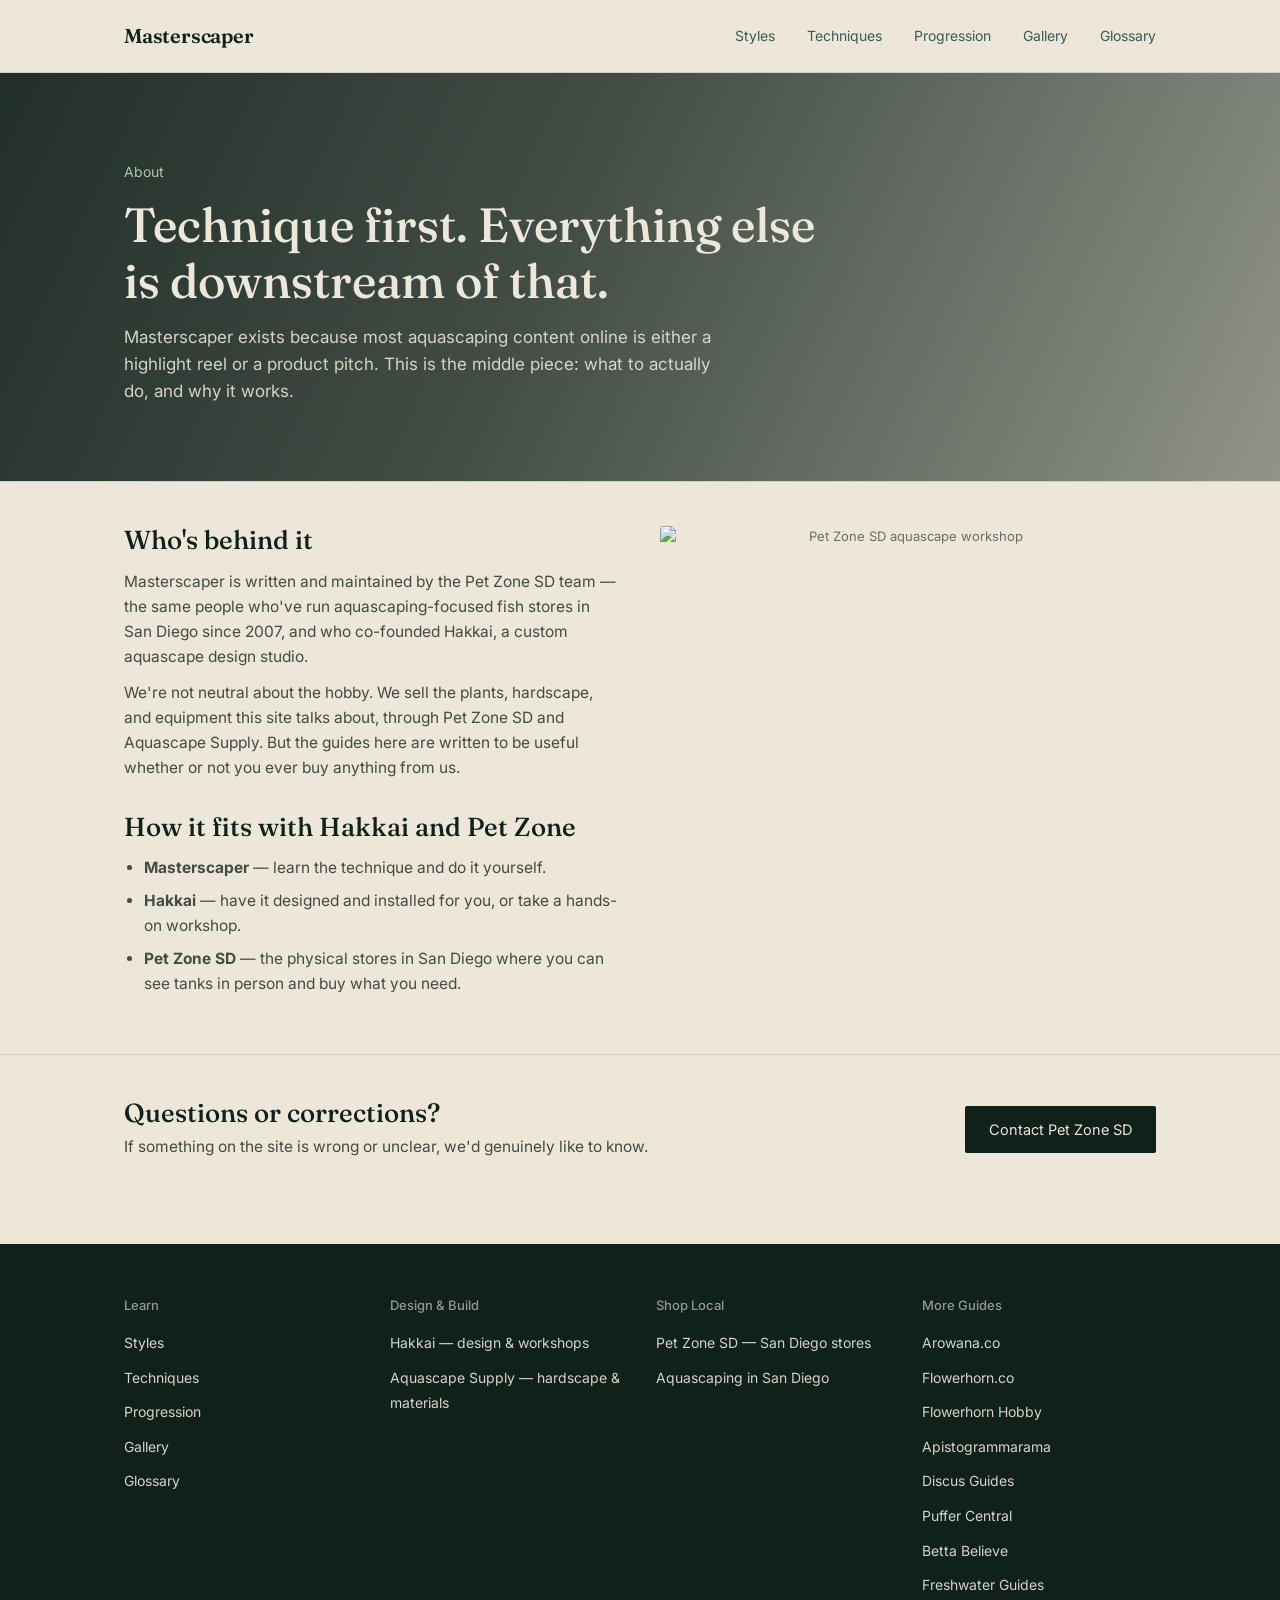
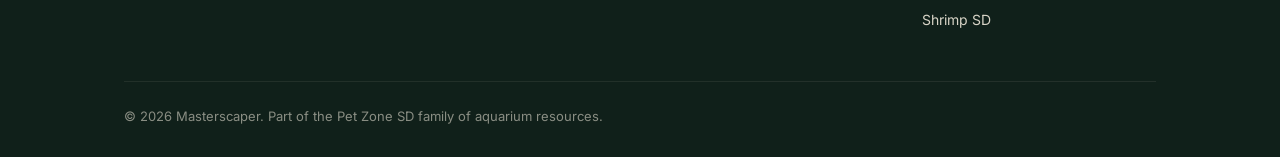
==== about/index.html @ d6aecf2f "Add Shrimp SD to all 8 pages' footer sibling links shrimpsd.com launched on its own repo/domain in e" ====
<!DOCTYPE html>
<html lang="en">
<head>
<meta charset="UTF-8">
<meta name="viewport" content="width=device-width, initial-scale=1">
<link rel="icon" type="image/svg+xml" href="/assets/favicon.svg">
<link rel="icon" type="image/png" sizes="32x32" href="/assets/favicon-32.png">
<link rel="apple-touch-icon" href="/assets/apple-touch-icon.png">
<meta name="theme-color" content="#10201A">
<title>About — Masterscaper</title>
<meta name="description" content="What Masterscaper is, who writes it, and how it relates to Hakkai and Pet Zone SD.">
<meta property="og:title" content="About — Masterscaper">
<meta property="og:description" content="What Masterscaper is and how it relates to Hakkai and Pet Zone SD.">
<meta property="og:url" content="https://masterscaper.com/about/">
<meta property="og:type" content="website">
<meta property="og:image" content="https://masterscaper.com/assets/og-cover.jpg">
<meta property="og:image:width" content="1200">
<meta property="og:image:height" content="630">
<meta name="twitter:card" content="summary_large_image">
<meta name="twitter:image" content="https://masterscaper.com/assets/og-cover.jpg">
<link rel="canonical" href="https://masterscaper.com/about/">
<link rel="preload" as="image" href="https://hakkai.com/cdn/shop/files/070D6C52-7E30-4061-B123-195C457882AE.jpg?width=1920" fetchpriority="high">
<link rel="preconnect" href="https://fonts.googleapis.com">
<link rel="preconnect" href="https://fonts.gstatic.com" crossorigin>
<link href="https://fonts.googleapis.com/css2?family=Fraunces:opsz,wght@9..144,400;9..144,500;9..144,600&family=Inter:wght@400;500;600&display=swap" rel="stylesheet">
<link rel="stylesheet" href="/styles.css">
</head>
<body>

<header>
  <div class="wrap">
    <a class="logo" href="/">Masterscaper</a>
    <button class="nav-toggle" aria-label="Toggle menu" aria-expanded="false" aria-controls="site-nav">
      <span></span><span></span><span></span>
    </button>
    <nav id="site-nav">
      <a href="/styles/">Styles</a>
      <a href="/techniques/">Techniques</a>
      <a href="/progression/">Progression</a>
      <a href="/gallery/">Gallery</a>
      <a href="/glossary/">Glossary</a>
    </nav>
  </div>
</header>

<section class="page-hero has-photo" style="border-top:none;">
  <div class="hero-media" aria-hidden="true">
    <img src="https://hakkai.com/cdn/shop/files/070D6C52-7E30-4061-B123-195C457882AE.jpg?width=1920" alt="" loading="eager" fetchpriority="high" style="object-position:15% 30%;transform:scale(1.4);transform-origin:15% 30%;">
  </div>
  <div class="hero-overlay"></div>
  <div class="wrap">
    <div class="kicker">About</div>
    <h1>Technique first. Everything else is downstream of that.</h1>
    <p>Masterscaper exists because most aquascaping content online is either a highlight reel or a product pitch. This is the middle piece: what to actually do, and why it works.</p>
  </div>
</section>

<section>
  <div class="wrap grid-2">
    <div>
      <h2>Who's behind it</h2>
      <p>Masterscaper is written and maintained by the Pet Zone SD team — the same people who've run aquascaping-focused fish stores in San Diego since 2007, and who co-founded Hakkai, a custom aquascape design studio.</p>
      <p>We're not neutral about the hobby. We sell the plants, hardscape, and equipment this site talks about, through Pet Zone SD and Aquascape Supply. But the guides here are written to be useful whether or not you ever buy anything from us.</p>
      <h2 style="margin-top:32px;">How it fits with Hakkai and Pet Zone</h2>
      <ul>
        <li><strong>Masterscaper</strong> — learn the technique and do it yourself.</li>
        <li><strong>Hakkai</strong> — have it designed and installed for you, or take a hands-on workshop.</li>
        <li><strong>Pet Zone SD</strong> — the physical stores in San Diego where you can see tanks in person and buy what you need.</li>
      </ul>
    </div>
    <div class="img-slot photo"><img src="https://cdn11.bigcommerce.com/s-zjvg3/product_images/uploaded_images/aquascape-workshop-petzone-sd.jpg" alt="Pet Zone SD aquascape workshop" loading="lazy"></div>
  </div>
</section>

<section>
  <div class="wrap" style="display:flex;justify-content:space-between;align-items:center;flex-wrap:wrap;gap:16px;">
    <div>
      <h2 style="margin-bottom:6px;">Questions or corrections?</h2>
      <p style="margin-bottom:0;">If something on the site is wrong or unclear, we'd genuinely like to know.</p>
    </div>
    <a href="https://petzonesd.com/contact/" target="_blank" rel="noopener" class="btn btn-primary">Contact Pet Zone SD</a>
  </div>
</section>

<script type="application/ld+json">
{
  "@context": "https://schema.org",
  "@type": "BreadcrumbList",
  "itemListElement": [
    {"@type": "ListItem", "position": 1, "name": "Masterscaper", "item": "https://masterscaper.com/"},
    {"@type": "ListItem", "position": 2, "name": "About", "item": "https://masterscaper.com/about/"}
  ]
}
</script>

<footer>
  <div class="wrap">
    <div class="foot-grid">
      <div>
        <h4>Learn</h4>
        <ul>
          <li><a href="/styles/">Styles</a></li>
          <li><a href="/techniques/">Techniques</a></li>
          <li><a href="/progression/">Progression</a></li>
          <li><a href="/gallery/">Gallery</a></li>
          <li><a href="/glossary/">Glossary</a></li>
        </ul>
      </div>
      <div>
        <h4>Design & Build</h4>
        <ul>
          <li><a href="https://hakkai.com" target="_blank" rel="noopener">Hakkai — design & workshops</a></li>
          <li><a href="https://aquascapesupply.co" target="_blank" rel="noopener">Aquascape Supply — hardscape & materials</a></li>
        </ul>
      </div>
      <div>
        <h4>Shop Local</h4>
        <ul>
          <li><a href="https://petzonesd.com" target="_blank" rel="noopener">Pet Zone SD — San Diego stores</a></li>
          <li><a href="https://petzonesd.com/aquascaping-san-diego/" target="_blank" rel="noopener">Aquascaping in San Diego</a></li>
        </ul>
      </div>
      <div>
        <h4>More Guides</h4>
        <ul>
          <li><a href="https://arowana.co" target="_blank" rel="noopener">Arowana.co</a></li>
          <li><a href="https://flowerhorn.co" target="_blank" rel="noopener">Flowerhorn.co</a></li>
          <li><a href="https://flowerhornhobby.com" target="_blank" rel="noopener">Flowerhorn Hobby</a></li>
          <li><a href="https://apistogrammarama.com" target="_blank" rel="noopener">Apistogrammarama</a></li>
          <li><a href="https://discusguides.com" target="_blank" rel="noopener">Discus Guides</a></li>
          <li><a href="https://puffercentral.com" target="_blank" rel="noopener">Puffer Central</a></li>
          <li><a href="https://bettabelieve.com" target="_blank" rel="noopener">Betta Believe</a></li>
          <li><a href="https://freshwaterguides.com" target="_blank" rel="noopener">Freshwater Guides</a></li>
          <li><a href="https://shrimpsd.com" target="_blank" rel="noopener">Shrimp SD</a></li>
        </ul>
      </div>
    </div>
    <div class="foot-bottom">© 2026 Masterscaper. Part of the Pet Zone SD family of aquarium resources.</div>
  </div>
</footer>

<script src="/assets/nav.js" defer></script>
</body>
</html>
---- styles.css ----
:root{
  --ink:#10201A;
  --sand:#EDE7D9;
  --moss:#5C7A5E;
  --driftwood:#8B6F47;
  --deepwater:#3A5A57;
}
*{box-sizing:border-box;margin:0;padding:0;}
body{
  background:var(--sand);
  color:var(--ink);
  font-family:'Inter',sans-serif;
  line-height:1.6;
}
h1,h2,h3,.display{
  font-family:'Fraunces',serif;
  font-weight:500;
  line-height:1.15;
}
a{color:inherit;}
.wrap{max-width:1080px;margin:0 auto;padding:0 24px;}
img{max-width:100%;display:block;}

header{padding:20px 0;border-bottom:1px solid rgba(16,32,26,0.12);position:relative;}
header .wrap{display:flex;justify-content:space-between;align-items:center;flex-wrap:wrap;}
.logo{font-family:'Fraunces',serif;font-size:20px;font-weight:600;letter-spacing:-0.01em;text-decoration:none;}
nav a{margin-left:28px;font-size:14px;text-decoration:none;color:var(--deepwater);}
nav a.active{color:var(--ink);border-bottom:1px solid var(--ink);padding-bottom:2px;}
nav a:hover{color:var(--ink);}

.nav-toggle{display:none;flex-direction:column;justify-content:center;gap:5px;width:32px;height:32px;background:none;border:none;cursor:pointer;padding:0;}
.nav-toggle span{display:block;width:22px;height:2px;background:var(--ink);transition:transform .2s ease, opacity .2s ease;}
.nav-toggle.open span:nth-child(1){transform:translateY(7px) rotate(45deg);}
.nav-toggle.open span:nth-child(2){opacity:0;}
.nav-toggle.open span:nth-child(3){transform:translateY(-7px) rotate(-45deg);}

.page-hero{padding:56px 0 40px;position:relative;}
.page-hero .kicker{font-size:14px;color:var(--moss);margin-bottom:14px;}
.page-hero h1{font-size:clamp(32px,5vw,48px);max-width:720px;}
.page-hero p{max-width:600px;font-size:17px;margin-top:16px;color:rgba(16,32,26,0.75);}

.page-hero.has-photo{padding:88px 0 64px;overflow:hidden;}
.page-hero .hero-media{position:absolute;inset:0;overflow:hidden;z-index:0;}
.page-hero .hero-media img{position:absolute;inset:0;width:100%;height:100%;object-fit:cover;}
.page-hero .hero-overlay{
  position:absolute;inset:0;z-index:1;
  background:linear-gradient(115deg, rgba(16,32,26,0.92) 0%, rgba(16,32,26,0.78) 42%, rgba(16,32,26,0.42) 100%);
}
.page-hero.has-photo .wrap{position:relative;z-index:2;}
.page-hero.has-photo .kicker{color:#A9C9A6;}
.page-hero.has-photo h1{color:var(--sand);}
.page-hero.has-photo p{color:rgba(237,231,217,0.88);}
@media (max-width:720px){
  .page-hero.has-photo{padding:72px 0 48px;}
}

.crumb{font-size:13px;color:rgba(16,32,26,0.55);margin-bottom:8px;}
.crumb a{text-decoration:underline;text-underline-offset:2px;}

.img-slot{
  background:repeating-linear-gradient(45deg, rgba(16,32,26,0.06), rgba(16,32,26,0.06) 10px, rgba(16,32,26,0.03) 10px, rgba(16,32,26,0.03) 20px);
  border:1px dashed rgba(16,32,26,0.3);
  border-radius:2px;
  padding:24px;
  font-size:13px;
  color:rgba(16,32,26,0.6);
  min-height:200px;
  display:flex;
  align-items:center;
  justify-content:center;
  text-align:center;
}
.img-slot.photo{
  background:none;
  border:none;
  padding:0;
  min-height:0;
  overflow:hidden;
}
.img-slot.photo img{
  width:100%;
  height:100%;
  min-height:200px;
  object-fit:cover;
  border-radius:2px;
  display:block;
}

.grid-2{display:grid;grid-template-columns:1fr 1fr;gap:40px;align-items:start;}
.grid-3{display:grid;grid-template-columns:repeat(3,1fr);gap:1px;background:rgba(16,32,26,0.12);border:1px solid rgba(16,32,26,0.12);}

section{padding:44px 0;border-top:1px solid rgba(16,32,26,0.12);}
section:first-of-type{border-top:none;}
section h2{font-size:26px;margin-bottom:14px;}
section h3{font-size:19px;margin-bottom:8px;}
section p{font-size:15.5px;color:rgba(16,32,26,0.78);margin-bottom:12px;max-width:680px;}
section ol,section ul{margin-left:20px;margin-bottom:14px;}
section li{font-size:15.5px;color:rgba(16,32,26,0.78);margin-bottom:8px;}

.card{background:var(--sand);padding:26px;}
.card .tag{font-size:13px;color:var(--driftwood);display:block;margin-bottom:8px;}

.callout{
  background:rgba(58,90,87,0.08);
  border-left:3px solid var(--deepwater);
  padding:18px 22px;
  font-size:15px;
  margin:20px 0;
}
.callout strong{color:var(--deepwater);}

.btn{display:inline-block;padding:12px 24px;font-size:14.5px;text-decoration:none;border-radius:2px;}
.btn-primary{background:var(--ink);color:var(--sand);}
.btn-secondary{border:1px solid var(--ink);color:var(--ink);}

.style-index{display:grid;grid-template-columns:repeat(auto-fit,minmax(240px,1fr));gap:24px;margin-top:8px;}
.style-card{border:1px solid rgba(16,32,26,0.15);padding:20px;}
.style-card h3{margin-bottom:6px;}
.style-card p{font-size:14px;margin-bottom:10px;}
.style-card a{font-size:13.5px;color:var(--deepwater);text-decoration:underline;text-underline-offset:2px;}

.term{border-bottom:1px solid rgba(16,32,26,0.1);padding:16px 0;scroll-margin-top:24px;}
.term dt{font-family:'Fraunces',serif;font-size:17px;margin-bottom:4px;}
.term dd{font-size:14.5px;color:rgba(16,32,26,0.75);}

footer{border-top:1px solid rgba(16,32,26,0.15);background:var(--ink);color:var(--sand);padding:50px 0 30px;margin-top:40px;}
footer .foot-grid{display:grid;grid-template-columns:repeat(auto-fit,minmax(180px,1fr));gap:32px;margin-bottom:40px;}
footer h4{font-size:13px;color:var(--sand);opacity:0.6;margin-bottom:14px;font-weight:500;}
footer ul{list-style:none;}
footer li{margin-bottom:9px;}
footer a{font-size:14px;text-decoration:none;color:var(--sand);opacity:0.9;}
footer a:hover{opacity:1;text-decoration:underline;}
.foot-bottom{font-size:13px;opacity:0.55;padding-top:24px;border-top:1px solid rgba(237,231,217,0.15);}

@media (max-width:720px){
  .grid-2,.grid-3{grid-template-columns:1fr;}

  .nav-toggle{display:flex;}
  nav{
    display:none;
    order:3;
    width:100%;
    flex-direction:column;
    margin-top:18px;
    padding-top:4px;
    border-top:1px solid rgba(16,32,26,0.1);
  }
  nav.open{display:flex;}
  nav a{
    margin-left:0;
    font-size:16px;
    padding:14px 2px;
    border-bottom:1px solid rgba(16,32,26,0.08);
  }
  nav a:last-child{border-bottom:none;}
  nav a.active{border-bottom:1px solid rgba(16,32,26,0.08);}
}
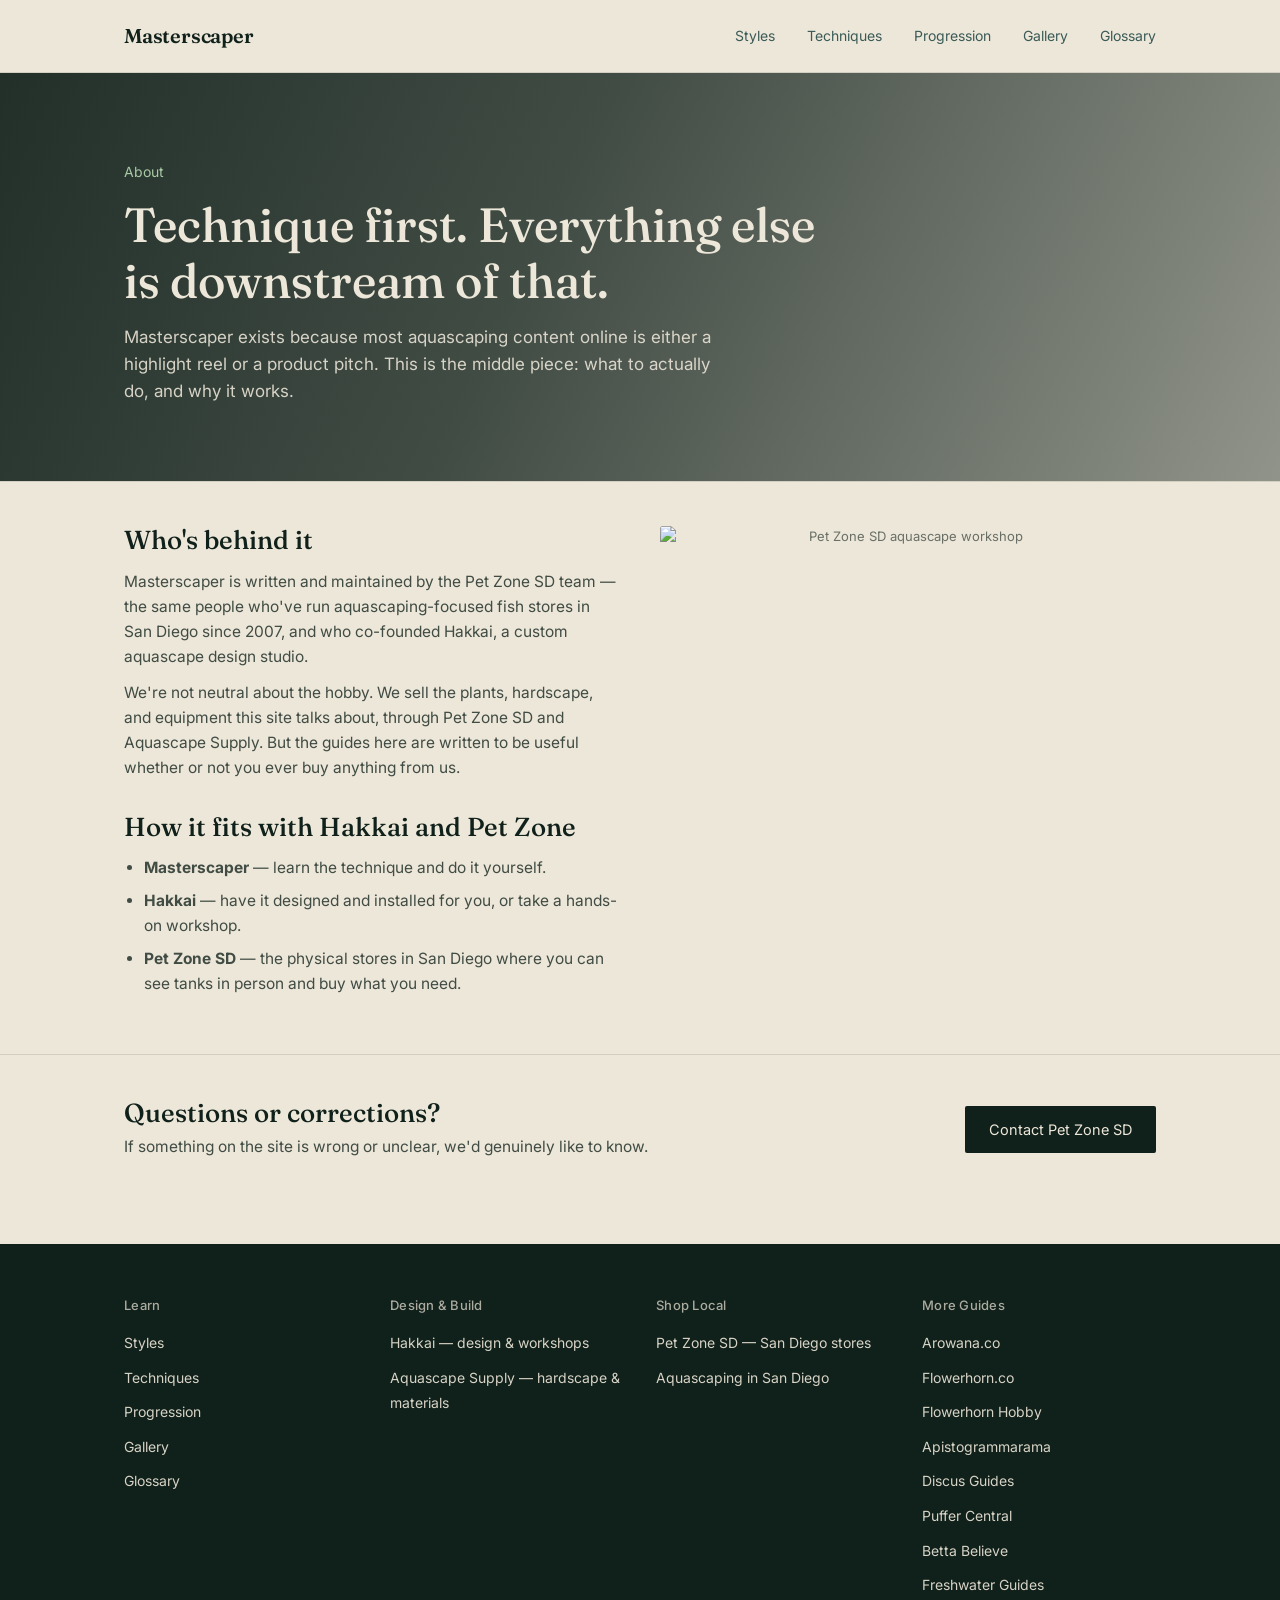
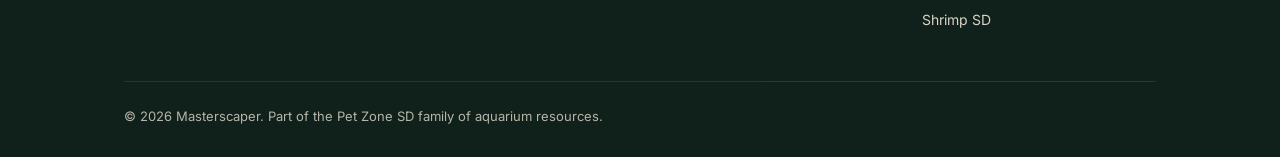
==== commit 1d6976e0: "Accessibility pass: skip link, main landmark, focus rings, contrast, heading order, reduced motion -" ====
--- a/about/index.html
+++ b/about/index.html
@@ -26,6 +26,7 @@
 <link rel="stylesheet" href="/styles.css">
 </head>
 <body>
+<a class="skip-link" href="#main">Skip to main content</a>
 
 <header>
   <div class="wrap">
@@ -33,7 +34,7 @@
     <button class="nav-toggle" aria-label="Toggle menu" aria-expanded="false" aria-controls="site-nav">
       <span></span><span></span><span></span>
     </button>
-    <nav id="site-nav">
+    <nav id="site-nav" aria-label="Primary">
       <a href="/styles/">Styles</a>
       <a href="/techniques/">Techniques</a>
       <a href="/progression/">Progression</a>
@@ -42,6 +43,8 @@
     </nav>
   </div>
 </header>
+
+<main id="main">
 
 <section class="page-hero has-photo" style="border-top:none;">
   <div class="hero-media" aria-hidden="true">
@@ -93,11 +96,13 @@
 }
 </script>
 
+</main>
+
 <footer>
   <div class="wrap">
     <div class="foot-grid">
       <div>
-        <h4>Learn</h4>
+        <h2 class="foot-h">Learn</h2>
         <ul>
           <li><a href="/styles/">Styles</a></li>
           <li><a href="/techniques/">Techniques</a></li>
@@ -107,21 +112,21 @@
         </ul>
       </div>
       <div>
-        <h4>Design & Build</h4>
+        <h2 class="foot-h">Design & Build</h2>
         <ul>
           <li><a href="https://hakkai.com" target="_blank" rel="noopener">Hakkai — design & workshops</a></li>
           <li><a href="https://aquascapesupply.co" target="_blank" rel="noopener">Aquascape Supply — hardscape & materials</a></li>
         </ul>
       </div>
       <div>
-        <h4>Shop Local</h4>
+        <h2 class="foot-h">Shop Local</h2>
         <ul>
           <li><a href="https://petzonesd.com" target="_blank" rel="noopener">Pet Zone SD — San Diego stores</a></li>
           <li><a href="https://petzonesd.com/aquascaping-san-diego/" target="_blank" rel="noopener">Aquascaping in San Diego</a></li>
         </ul>
       </div>
       <div>
-        <h4>More Guides</h4>
+        <h2 class="foot-h">More Guides</h2>
         <ul>
           <li><a href="https://arowana.co" target="_blank" rel="noopener">Arowana.co</a></li>
           <li><a href="https://flowerhorn.co" target="_blank" rel="noopener">Flowerhorn.co</a></li>
--- a/styles.css
+++ b/styles.css
@@ -35,7 +35,7 @@
 .nav-toggle.open span:nth-child(3){transform:translateY(-7px) rotate(-45deg);}
 
 .page-hero{padding:56px 0 40px;position:relative;}
-.page-hero .kicker{font-size:14px;color:var(--moss);margin-bottom:14px;}
+.page-hero .kicker{font-size:14px;color:#46634A;margin-bottom:14px;}
 .page-hero h1{font-size:clamp(32px,5vw,48px);max-width:720px;}
 .page-hero p{max-width:600px;font-size:17px;margin-top:16px;color:rgba(16,32,26,0.75);}
 
@@ -98,7 +98,7 @@
 section li{font-size:15.5px;color:rgba(16,32,26,0.78);margin-bottom:8px;}
 
 .card{background:var(--sand);padding:26px;}
-.card .tag{font-size:13px;color:var(--driftwood);display:block;margin-bottom:8px;}
+.card .tag{font-size:13px;color:#735A38;display:block;margin-bottom:8px;}
 
 .callout{
   background:rgba(58,90,87,0.08);
@@ -130,7 +130,7 @@
 footer li{margin-bottom:9px;}
 footer a{font-size:14px;text-decoration:none;color:var(--sand);opacity:0.9;}
 footer a:hover{opacity:1;text-decoration:underline;}
-.foot-bottom{font-size:13px;opacity:0.55;padding-top:24px;border-top:1px solid rgba(237,231,217,0.15);}
+.foot-bottom{font-size:13px;opacity:0.75;padding-top:24px;border-top:1px solid rgba(237,231,217,0.15);}
 
 @media (max-width:720px){
   .grid-2,.grid-3{grid-template-columns:1fr;}
@@ -155,3 +155,15 @@
   nav a:last-child{border-bottom:none;}
   nav a.active{border-bottom:1px solid rgba(16,32,26,0.08);}
 }
+
+.style-card h2{font-size:19px;margin-bottom:6px;}
+
+/* Accessibility */
+.skip-link{position:absolute;left:12px;top:-60px;z-index:1000;background:var(--ink);color:var(--sand);padding:10px 16px;font-size:14px;text-decoration:none;border-radius:2px;}
+.skip-link:focus{top:12px;}
+a:focus-visible,button:focus-visible{outline:3px solid #3A5A57;outline-offset:3px;border-radius:2px;}
+.hero a:focus-visible,.page-hero.has-photo a:focus-visible,footer a:focus-visible,.skip-link:focus-visible{outline-color:#EDE7D9;}
+main{display:block;}
+footer .foot-h{font-family:'Inter',sans-serif;font-size:13px;line-height:1.6;text-transform:none;color:var(--sand);opacity:0.7;margin-bottom:14px;font-weight:500;letter-spacing:0.02em;}
+nav a{padding-top:4px;padding-bottom:4px;display:inline-block;}
+@media (prefers-reduced-motion:reduce){*,*::before,*::after{transition:none !important;animation:none !important;scroll-behavior:auto !important;}}
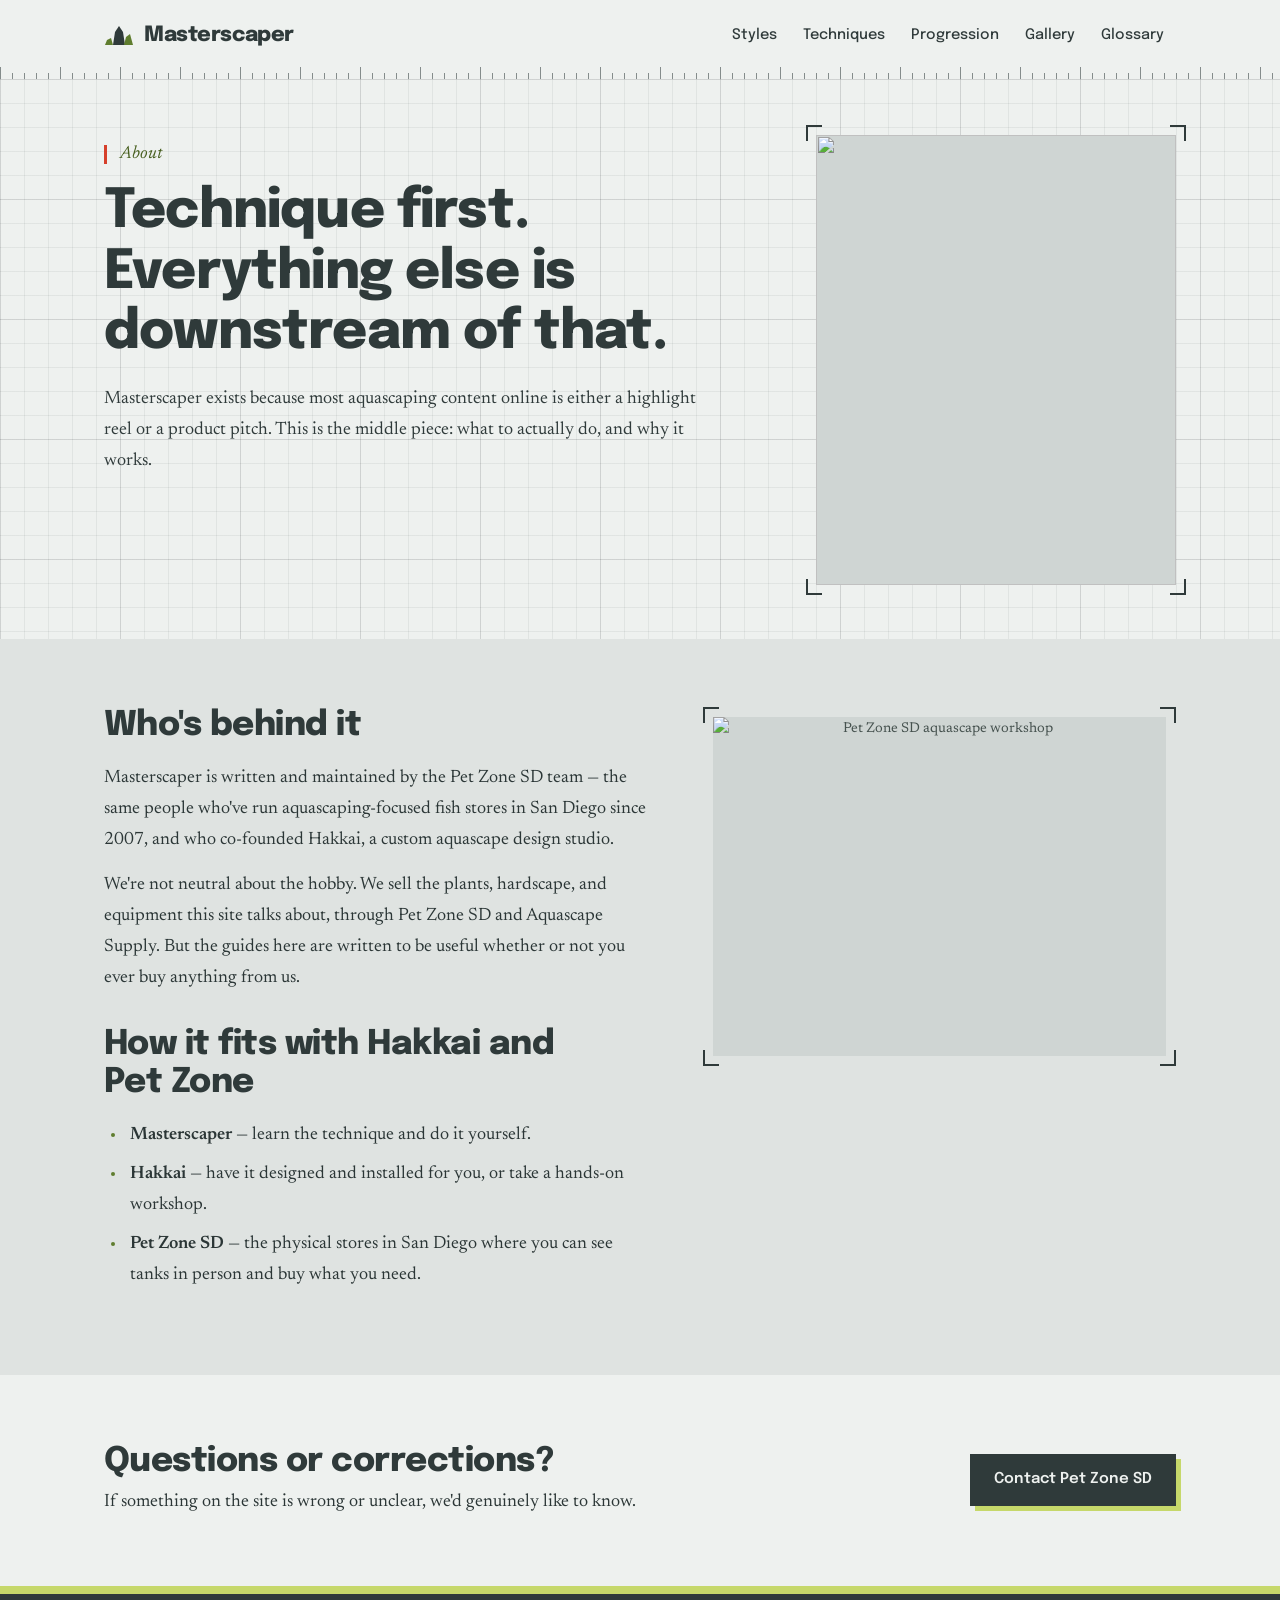
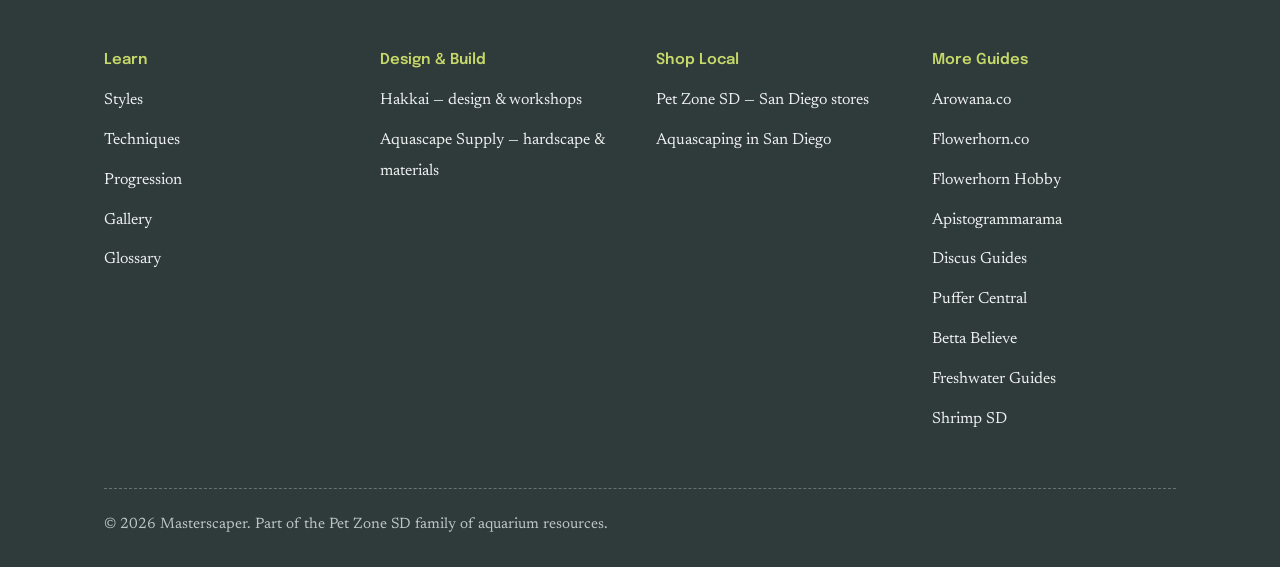
==== commit f0e7c85d: "Redesign: stone-placement field manual with annotated iwagumi diagram hero Co-Authored-By: Claude So" ====
--- a/about/index.html
+++ b/about/index.html
@@ -6,7 +6,7 @@
 <link rel="icon" type="image/svg+xml" href="/assets/favicon.svg">
 <link rel="icon" type="image/png" sizes="32x32" href="/assets/favicon-32.png">
 <link rel="apple-touch-icon" href="/assets/apple-touch-icon.png">
-<meta name="theme-color" content="#10201A">
+<meta name="theme-color" content="#2f3a3a">
 <title>About — Masterscaper</title>
 <meta name="description" content="What Masterscaper is, who writes it, and how it relates to Hakkai and Pet Zone SD.">
 <meta property="og:title" content="About — Masterscaper">
@@ -22,7 +22,7 @@
 <link rel="preload" as="image" href="https://hakkai.com/cdn/shop/files/070D6C52-7E30-4061-B123-195C457882AE.jpg?width=1920" fetchpriority="high">
 <link rel="preconnect" href="https://fonts.googleapis.com">
 <link rel="preconnect" href="https://fonts.gstatic.com" crossorigin>
-<link href="https://fonts.googleapis.com/css2?family=Fraunces:opsz,wght@9..144,400;9..144,500;9..144,600&family=Inter:wght@400;500;600&display=swap" rel="stylesheet">
+<link href="https://fonts.googleapis.com/css2?family=Epilogue:wght@500;600;800&family=Newsreader:ital,opsz,wght@0,6..72,400;0,6..72,600;1,6..72,400&display=swap" rel="stylesheet">
 <link rel="stylesheet" href="/styles.css">
 </head>
 <body>
--- a/styles.css
+++ b/styles.css
@@ -1,169 +1,344 @@
+/* Masterscaper: stone-placement field manual. Tracing paper, survey grid, one plumb line. */
 :root{
-  --ink:#10201A;
-  --sand:#EDE7D9;
-  --moss:#5C7A5E;
-  --driftwood:#8B6F47;
-  --deepwater:#3A5A57;
+  --slate:#2f3a3a;
+  --granite:#dfe3e1;
+  --moss:#5f7d2e;
+  --moss-ink:#475f1f;
+  --lichen:#c6d86a;
+  --paper:#eef1ef;
+  --plumb:#d6402b;
+  --muted:#46524f;
+  --sheet:rgba(255,255,255,.62);
+  --grid:rgba(47,58,58,.07);
+  --grid-major:rgba(47,58,58,.1);
+  /* legacy aliases used by inline styles */
+  --ink:var(--slate);
+  --sand:var(--paper);
+  --deepwater:var(--moss-ink);
+  --driftwood:var(--muted);
+  --display:'Epilogue','Helvetica Neue',Arial,sans-serif;
+  --text:'Newsreader',Georgia,'Times New Roman',serif;
 }
 *{box-sizing:border-box;margin:0;padding:0;}
+html{-webkit-text-size-adjust:100%;}
 body{
-  background:var(--sand);
-  color:var(--ink);
-  font-family:'Inter',sans-serif;
-  line-height:1.6;
-}
-h1,h2,h3,.display{
-  font-family:'Fraunces',serif;
-  font-weight:500;
-  line-height:1.15;
-}
-a{color:inherit;}
-.wrap{max-width:1080px;margin:0 auto;padding:0 24px;}
+  background:var(--paper);
+  color:var(--slate);
+  font-family:var(--text);
+  font-size:18px;
+  line-height:1.72;
+  overflow-x:hidden;
+}
+h1,h2,h3,h4,.display{
+  font-family:var(--display);
+  font-weight:800;
+  line-height:1.12;
+  letter-spacing:-0.015em;
+}
+a{color:var(--moss-ink);text-underline-offset:3px;text-decoration-thickness:1.5px;}
+a:hover{color:var(--slate);}
+:focus-visible{outline:3px solid var(--moss-ink);outline-offset:3px;}
+footer :focus-visible,.track.last :focus-visible{outline-color:var(--lichen);}
+.wrap{max-width:1120px;margin:0 auto;padding:0 24px;}
 img{max-width:100%;display:block;}
-
-header{padding:20px 0;border-bottom:1px solid rgba(16,32,26,0.12);position:relative;}
-header .wrap{display:flex;justify-content:space-between;align-items:center;flex-wrap:wrap;}
-.logo{font-family:'Fraunces',serif;font-size:20px;font-weight:600;letter-spacing:-0.01em;text-decoration:none;}
-nav a{margin-left:28px;font-size:14px;text-decoration:none;color:var(--deepwater);}
-nav a.active{color:var(--ink);border-bottom:1px solid var(--ink);padding-bottom:2px;}
-nav a:hover{color:var(--ink);}
-
-.nav-toggle{display:none;flex-direction:column;justify-content:center;gap:5px;width:32px;height:32px;background:none;border:none;cursor:pointer;padding:0;}
-.nav-toggle span{display:block;width:22px;height:2px;background:var(--ink);transition:transform .2s ease, opacity .2s ease;}
-.nav-toggle.open span:nth-child(1){transform:translateY(7px) rotate(45deg);}
+strong{font-weight:600;}
+
+/* survey grid */
+.survey,.hero,.page-hero{
+  background-color:var(--paper);
+  background-image:
+    linear-gradient(var(--grid) 1px,transparent 1px),
+    linear-gradient(90deg,var(--grid) 1px,transparent 1px),
+    linear-gradient(var(--grid-major) 1px,transparent 1px),
+    linear-gradient(90deg,var(--grid-major) 1px,transparent 1px);
+  background-size:24px 24px,24px 24px,120px 120px,120px 120px;
+}
+
+/* header: a ruler for a bottom edge */
+header{padding:14px 0 22px;position:relative;background:var(--paper);}
+header::after{
+  content:"";position:absolute;left:0;right:0;bottom:0;height:12px;
+  background:
+    repeating-linear-gradient(90deg,var(--slate) 0 1.5px,transparent 1.5px 60px) 0 100%/100% 12px no-repeat,
+    repeating-linear-gradient(90deg,var(--slate) 0 1px,transparent 1px 12px) 0 100%/100% 6px no-repeat;
+  opacity:.55;
+}
+header .wrap{display:flex;justify-content:space-between;align-items:center;flex-wrap:wrap;gap:8px;}
+.logo{
+  font-family:var(--display);font-weight:800;font-size:21px;letter-spacing:-0.02em;
+  text-decoration:none;color:var(--slate);display:inline-flex;align-items:center;gap:10px;
+}
+.logo::before{
+  content:"";width:30px;height:22px;flex:none;
+  background:url("data:image/svg+xml,%3Csvg xmlns='http://www.w3.org/2000/svg' viewBox='0 0 30 22'%3E%3Cpath d='M9 21 11 8 15 2 19 8 21 21Z' fill='%232f3a3a'/%3E%3Cpath d='M20 21 22 13 26 10 29 21Z' fill='%235f7d2e'/%3E%3Cpath d='M1 21 3 16 7 14 9 21Z' fill='%235f7d2e'/%3E%3C/svg%3E") center/contain no-repeat;
+}
+nav{display:flex;align-items:center;gap:2px;}
+nav a{
+  font-family:var(--display);font-weight:500;font-size:14.5px;text-decoration:none;color:var(--slate);
+  padding:9px 12px;
+}
+nav a:hover{text-decoration:underline;text-decoration-color:var(--moss);text-decoration-thickness:2px;color:var(--slate);}
+nav a.active{background:var(--lichen);font-weight:600;}
+
+.nav-toggle{display:none;flex-direction:column;justify-content:center;align-items:center;gap:6px;width:44px;height:44px;background:none;border:1.5px solid var(--slate);cursor:pointer;padding:0;}
+.nav-toggle span{display:block;width:22px;height:2px;background:var(--slate);transition:transform .2s ease, opacity .2s ease;}
+.nav-toggle.open span:nth-child(1){transform:translateY(8px) rotate(45deg);}
 .nav-toggle.open span:nth-child(2){opacity:0;}
-.nav-toggle.open span:nth-child(3){transform:translateY(-7px) rotate(-45deg);}
-
-.page-hero{padding:56px 0 40px;position:relative;}
-.page-hero .kicker{font-size:14px;color:#46634A;margin-bottom:14px;}
-.page-hero h1{font-size:clamp(32px,5vw,48px);max-width:720px;}
-.page-hero p{max-width:600px;font-size:17px;margin-top:16px;color:rgba(16,32,26,0.75);}
-
-.page-hero.has-photo{padding:88px 0 64px;overflow:hidden;}
-.page-hero .hero-media{position:absolute;inset:0;overflow:hidden;z-index:0;}
-.page-hero .hero-media img{position:absolute;inset:0;width:100%;height:100%;object-fit:cover;}
-.page-hero .hero-overlay{
-  position:absolute;inset:0;z-index:1;
-  background:linear-gradient(115deg, rgba(16,32,26,0.92) 0%, rgba(16,32,26,0.78) 42%, rgba(16,32,26,0.42) 100%);
-}
-.page-hero.has-photo .wrap{position:relative;z-index:2;}
-.page-hero.has-photo .kicker{color:#A9C9A6;}
-.page-hero.has-photo h1{color:var(--sand);}
-.page-hero.has-photo p{color:rgba(237,231,217,0.88);}
+.nav-toggle.open span:nth-child(3){transform:translateY(-8px) rotate(-45deg);}
+
+/* inner page title block */
+.page-hero{padding:64px 0 56px;}
+.page-hero .kicker{
+  font-family:var(--text);font-style:italic;font-size:18px;color:var(--moss-ink);
+  margin-bottom:16px;padding-left:16px;position:relative;line-height:1.3;
+}
+.page-hero .kicker::before{content:"";position:absolute;left:0;top:2px;bottom:2px;width:3px;background:var(--plumb);}
+.page-hero h1{font-size:clamp(32px,5vw,54px);max-width:21ch;}
+.page-hero p{max-width:62ch;margin-top:20px;color:#2f3a3a;}
+.page-hero p + p{margin-top:14px;}
+.crumb{font-size:14px;color:var(--muted);margin-bottom:8px;}
+
+/* content sections: alternating paper and granite, no rules */
+section{padding:68px 0;}
+section:not(.hero):not(.page-hero):not(.tracks):not(.split):not(.faq):nth-of-type(even){background:var(--granite);}
+section h2{font-size:clamp(25px,3.2vw,34px);margin-bottom:18px;max-width:24ch;}
+section h3,.style-card h2,.faq-item h2{font-size:20px;margin-bottom:8px;letter-spacing:-0.01em;}
+section p{margin-bottom:14px;max-width:62ch;color:#2b3636;}
+section ol,section ul{margin:0 0 16px 22px;max-width:60ch;}
+section li{margin-bottom:8px;color:#2b3636;padding-left:4px;}
+section li::marker{color:var(--moss);}
+.tag{font-family:var(--text);font-style:italic;font-size:17px;color:var(--moss-ink);display:block;margin-bottom:6px;}
+
+.grid-2{display:grid;grid-template-columns:minmax(0,1.15fr) minmax(0,1fr);gap:56px;align-items:start;}
+section:not(.hero):not(.page-hero):nth-of-type(odd) > .grid-2 > .img-slot{order:-1;}
+section:not(.hero):not(.page-hero):nth-of-type(odd) > .grid-2{grid-template-columns:minmax(0,1fr) minmax(0,1.15fr);}
+
+/* photographs: pinned to the sheet with crop marks */
+.img-slot{
+  background:var(--granite);
+  border:1.5px dashed rgba(47,58,58,.5);
+  padding:24px;font-size:14px;color:var(--muted);
+  min-height:200px;display:flex;align-items:center;justify-content:center;text-align:center;
+}
+.img-slot.photo{
+  position:relative;background:#cfd5d3;border:none;padding:0;min-height:0;
+  aspect-ratio:4/3;margin:10px;
+}
+.img-slot.photo img{width:100%;height:100%;object-fit:cover;display:block;}
+.img-slot.photo::after{
+  content:"";position:absolute;inset:-10px;pointer-events:none;
+  --c:var(--slate);
+  background:
+    linear-gradient(var(--c),var(--c)) 0 0/16px 2px,
+    linear-gradient(var(--c),var(--c)) 0 0/2px 16px,
+    linear-gradient(var(--c),var(--c)) 100% 0/16px 2px,
+    linear-gradient(var(--c),var(--c)) 100% 0/2px 16px,
+    linear-gradient(var(--c),var(--c)) 0 100%/16px 2px,
+    linear-gradient(var(--c),var(--c)) 0 100%/2px 16px,
+    linear-gradient(var(--c),var(--c)) 100% 100%/16px 2px,
+    linear-gradient(var(--c),var(--c)) 100% 100%/2px 16px;
+  background-repeat:no-repeat;
+}
+
+.callout{
+  background:rgba(198,216,106,.3);
+  border-left:5px solid var(--moss);
+  padding:18px 22px;font-size:17px;line-height:1.65;margin:24px 0;max-width:62ch;
+}
+.callout strong{font-family:var(--display);font-weight:800;font-size:15px;letter-spacing:0;}
+.callout ul{margin:10px 0 0 20px;}
+.callout li{font-size:17px;}
+section:nth-of-type(even) .callout{background:rgba(238,241,239,.85);}
+
+/* buttons */
+.btn{display:inline-block;padding:13px 24px;font-family:var(--display);font-weight:600;font-size:15px;text-decoration:none;min-height:46px;}
+.btn-primary{background:var(--slate);color:var(--paper);border-radius:0;box-shadow:5px 5px 0 var(--lichen);}
+.btn-primary:hover{background:var(--moss-ink);color:#fff;}
+.btn-secondary{padding-left:4px;padding-right:4px;color:var(--slate);text-decoration:underline;text-decoration-color:var(--moss);text-decoration-thickness:3px;text-underline-offset:6px;}
+.btn-secondary:hover{color:var(--moss-ink);}
+
+/* ---------- home hero: the diagram ---------- */
+.hero{padding:56px 0 72px;overflow:hidden;}
+.hero .wrap{max-width:1240px;display:grid;grid-template-columns:minmax(0,5fr) minmax(0,8fr);gap:48px;align-items:center;}
+.hero .eyebrow{font-style:italic;font-size:18px;color:var(--moss-ink);margin-bottom:16px;padding-left:16px;position:relative;line-height:1.3;}
+.hero .eyebrow::before{content:"";position:absolute;left:0;top:2px;bottom:2px;width:3px;background:var(--plumb);}
+.hero h1{font-size:clamp(34px,4vw,56px);letter-spacing:-0.025em;}
+.hero h1 em{font-style:normal;color:inherit;}
+.hero p{max-width:46ch;font-size:19px;margin-top:22px;color:#2b3636;}
+.hero .actions{margin-top:30px;display:flex;gap:22px;flex-wrap:wrap;align-items:center;}
+.sheet{
+  position:relative;background:var(--sheet);border:2px solid var(--slate);
+  box-shadow:10px 10px 0 rgba(47,58,58,.12);
+}
+.sheet svg{display:block;width:100%;height:auto;}
+.sheet .fig-m{display:none;}
+.sheet figcaption{
+  display:grid;grid-template-columns:repeat(3,1fr);gap:0;border-top:2px solid var(--slate);
+  font-size:16px;line-height:1.5;
+}
+.sheet figcaption div{padding:14px 16px;}
+.sheet figcaption div + div{border-left:1.5px dashed rgba(47,58,58,.5);}
+.sheet figcaption b{font-family:var(--display);font-weight:800;display:block;font-size:15px;margin-bottom:2px;}
+.plate{margin:0 auto;}
+.plate .photo{aspect-ratio:21/8;margin:10px;}
+.plate-band{padding:0 0 72px;background:var(--paper);}
+.plate-band .photo{aspect-ratio:21/8;}
+svg text{font-family:var(--display);fill:var(--slate);}
+svg .nm{font-weight:800;font-size:21px;}
+svg .ds{font-weight:500;font-size:14px;fill:#46524f;}
+svg .dm{font-weight:600;font-size:14px;}
+@media (prefers-reduced-motion:no-preference){
+  .plumb{stroke-dasharray:300;stroke-dashoffset:300;animation:plumb 1.3s .35s cubic-bezier(.3,.7,.2,1) forwards;}
+  .tri{opacity:0;animation:fadein .9s 1.4s ease forwards;}
+  @keyframes plumb{to{stroke-dashoffset:0;}}
+  @keyframes fadein{to{opacity:1;}}
+}
+
+/* tracks: four stones, growing */
+.tracks{padding:72px 0 88px;background:var(--paper);}
+.tracks h2{margin-bottom:44px;}
+.track-list{display:grid;grid-template-columns:repeat(4,1fr);gap:14px;align-items:end;}
+.track{background:var(--granite);padding:70px 24px 28px;}
+.track:nth-child(1){min-height:250px;clip-path:polygon(0 100%,0 34%,30% 12%,64% 4%,100% 22%,100% 100%);}
+.track:nth-child(2){min-height:300px;clip-path:polygon(0 100%,0 22%,24% 8%,58% 0,86% 12%,100% 30%,100% 100%);}
+.track:nth-child(3){min-height:350px;clip-path:polygon(0 100%,0 18%,18% 10%,46% 0,78% 6%,100% 20%,100% 100%);}
+.track:nth-child(4){min-height:410px;clip-path:polygon(0 100%,0 14%,22% 6%,52% 0,80% 8%,100% 16%,100% 100%);background:var(--slate);color:var(--paper);padding-top:96px;}
+.track .num{font-family:var(--display);font-weight:600;font-size:14px;color:var(--moss-ink);display:block;margin-bottom:8px;}
+.track:nth-child(4) .num{color:var(--lichen);}
+.track h3{font-size:20px;margin-bottom:10px;}
+.track p{font-size:16.5px;line-height:1.55;margin:0;color:inherit;}
+section.tracks p{color:inherit;}
+
+.split{padding:0 0 80px;background:var(--paper);}
+.split .wrap{display:grid;grid-template-columns:1fr 1fr;gap:0;align-items:stretch;}
+.split .wrap > div{padding:44px 40px;}
+.split .wrap > div:first-child{background:rgba(198,216,106,.4);}
+.split .wrap > div:last-child{background:var(--granite);}
+.split h2{font-size:26px;}
+.split a.linkout{font-family:var(--display);font-weight:600;font-size:16px;color:var(--slate);text-decoration-color:var(--moss);text-decoration-thickness:3px;text-underline-offset:6px;}
+.split a.linkout:hover{color:var(--moss-ink);}
+
+section.faq{padding:80px 0;background:var(--granite);}
+.faq .wrap{display:grid;grid-template-columns:minmax(0,4fr) minmax(0,7fr);gap:0 56px;align-items:start;}
+.faq h2{grid-column:1;grid-row:1 / span 8;position:sticky;top:24px;}
+.faq-item{grid-column:2;padding:0 0 28px;margin-bottom:28px;border-bottom:1.5px dashed rgba(47,58,58,.45);}
+.faq-item:last-child{border-bottom:none;margin-bottom:0;}
+.faq-item h3{font-size:19px;margin-bottom:8px;}
+.faq-item p{margin:0;max-width:60ch;}
+section.faq .faq-item p{color:#2b3636;}
+
+/* styles index: uneven stones */
+.style-index{display:grid;grid-template-columns:repeat(6,1fr);gap:44px 36px;margin-top:8px;}
+.style-card{grid-column:span 2;}
+.style-card:nth-child(-n+2){grid-column:span 3;}
+.style-card:nth-child(-n+2) .img-slot.photo{aspect-ratio:3/2;}
+.style-card h3,.style-card h2{font-size:24px;margin-bottom:6px;}
+.style-card p{font-size:17px;line-height:1.6;margin-bottom:10px;}
+.style-card a{font-family:var(--display);font-weight:600;font-size:15px;color:var(--slate);text-decoration-color:var(--moss);text-decoration-thickness:3px;text-underline-offset:5px;}
+.style-card a:hover{color:var(--moss-ink);}
+
+/* gallery: salon hang */
+.grid-3{display:grid;grid-template-columns:1.5fr 1fr 1fr;gap:28px;align-items:end;margin-bottom:6px;}
+.card{background:none;padding:0;}
+.grid-3 .card:nth-child(1) .img-slot.photo{aspect-ratio:4/3;}
+.grid-3 .card:nth-child(2) .img-slot.photo{aspect-ratio:3/4;}
+.grid-3 .card:nth-child(3) .img-slot.photo{aspect-ratio:1/1;}
+.gal-link,section p a{text-decoration-thickness:2px;}
+
+/* glossary */
+dl{max-width:900px;}
+.term{display:grid;grid-template-columns:minmax(0,1fr) minmax(0,2fr);gap:8px 40px;padding:20px 0;border-bottom:1.5px dashed rgba(47,58,58,.4);}
+.term dt{font-family:var(--display);font-weight:800;font-size:18px;line-height:1.3;letter-spacing:-0.01em;}
+.term dd{font-size:17px;line-height:1.65;max-width:60ch;}
+
+/* footer */
+footer{background:var(--slate);color:var(--paper);padding:56px 0 30px;margin-top:0;border-top:8px solid var(--lichen);}
+footer .foot-grid{display:grid;grid-template-columns:repeat(auto-fit,minmax(200px,1fr));gap:32px;margin-bottom:44px;}
+footer h4,footer .foot-h{font-family:var(--display);font-size:15px;line-height:1.4;color:var(--lichen);margin-bottom:14px;font-weight:600;letter-spacing:0;}
+footer ul{list-style:none;margin:0;}
+footer li{margin-bottom:9px;padding:0;color:var(--paper);}
+footer a{font-size:16px;text-decoration:none;color:var(--paper);}
+footer a:hover{color:#fff;text-decoration:underline;text-decoration-color:var(--lichen);}
+.foot-bottom{font-size:15px;color:#bcc6c4;padding-top:24px;border-top:1.5px dashed rgba(238,241,239,.3);line-height:1.6;}
+.foot-bottom a{color:var(--paper);margin-left:16px;white-space:nowrap;}
+
+@media (max-width:960px){
+  .hero .wrap{grid-template-columns:1fr;gap:36px;}
+  .hero p{max-width:60ch;}
+  .track-list{grid-template-columns:1fr 1fr;}
+  .track:nth-child(n){min-height:0;}
+  .split .wrap{grid-template-columns:1fr;}
+}
 @media (max-width:720px){
-  .page-hero.has-photo{padding:72px 0 48px;}
-}
-
-.crumb{font-size:13px;color:rgba(16,32,26,0.55);margin-bottom:8px;}
-.crumb a{text-decoration:underline;text-underline-offset:2px;}
-
-.img-slot{
-  background:repeating-linear-gradient(45deg, rgba(16,32,26,0.06), rgba(16,32,26,0.06) 10px, rgba(16,32,26,0.03) 10px, rgba(16,32,26,0.03) 20px);
-  border:1px dashed rgba(16,32,26,0.3);
-  border-radius:2px;
-  padding:24px;
-  font-size:13px;
-  color:rgba(16,32,26,0.6);
-  min-height:200px;
-  display:flex;
-  align-items:center;
-  justify-content:center;
-  text-align:center;
-}
-.img-slot.photo{
-  background:none;
-  border:none;
-  padding:0;
-  min-height:0;
-  overflow:hidden;
-}
-.img-slot.photo img{
-  width:100%;
-  height:100%;
-  min-height:200px;
-  object-fit:cover;
-  border-radius:2px;
-  display:block;
-}
-
-.grid-2{display:grid;grid-template-columns:1fr 1fr;gap:40px;align-items:start;}
-.grid-3{display:grid;grid-template-columns:repeat(3,1fr);gap:1px;background:rgba(16,32,26,0.12);border:1px solid rgba(16,32,26,0.12);}
-
-section{padding:44px 0;border-top:1px solid rgba(16,32,26,0.12);}
-section:first-of-type{border-top:none;}
-section h2{font-size:26px;margin-bottom:14px;}
-section h3{font-size:19px;margin-bottom:8px;}
-section p{font-size:15.5px;color:rgba(16,32,26,0.78);margin-bottom:12px;max-width:680px;}
-section ol,section ul{margin-left:20px;margin-bottom:14px;}
-section li{font-size:15.5px;color:rgba(16,32,26,0.78);margin-bottom:8px;}
-
-.card{background:var(--sand);padding:26px;}
-.card .tag{font-size:13px;color:#735A38;display:block;margin-bottom:8px;}
-
-.callout{
-  background:rgba(58,90,87,0.08);
-  border-left:3px solid var(--deepwater);
-  padding:18px 22px;
-  font-size:15px;
-  margin:20px 0;
-}
-.callout strong{color:var(--deepwater);}
-
-.btn{display:inline-block;padding:12px 24px;font-size:14.5px;text-decoration:none;border-radius:2px;}
-.btn-primary{background:var(--ink);color:var(--sand);}
-.btn-secondary{border:1px solid var(--ink);color:var(--ink);}
-
-.style-index{display:grid;grid-template-columns:repeat(auto-fit,minmax(240px,1fr));gap:24px;margin-top:8px;}
-.style-card{border:1px solid rgba(16,32,26,0.15);padding:20px;}
-.style-card h3{margin-bottom:6px;}
-.style-card p{font-size:14px;margin-bottom:10px;}
-.style-card a{font-size:13.5px;color:var(--deepwater);text-decoration:underline;text-underline-offset:2px;}
-
-.term{border-bottom:1px solid rgba(16,32,26,0.1);padding:16px 0;scroll-margin-top:24px;}
-.term dt{font-family:'Fraunces',serif;font-size:17px;margin-bottom:4px;}
-.term dd{font-size:14.5px;color:rgba(16,32,26,0.75);}
-
-footer{border-top:1px solid rgba(16,32,26,0.15);background:var(--ink);color:var(--sand);padding:50px 0 30px;margin-top:40px;}
-footer .foot-grid{display:grid;grid-template-columns:repeat(auto-fit,minmax(180px,1fr));gap:32px;margin-bottom:40px;}
-footer h4{font-size:13px;color:var(--sand);opacity:0.6;margin-bottom:14px;font-weight:500;}
-footer ul{list-style:none;}
-footer li{margin-bottom:9px;}
-footer a{font-size:14px;text-decoration:none;color:var(--sand);opacity:0.9;}
-footer a:hover{opacity:1;text-decoration:underline;}
-.foot-bottom{font-size:13px;opacity:0.75;padding-top:24px;border-top:1px solid rgba(237,231,217,0.15);}
-
-@media (max-width:720px){
-  .grid-2,.grid-3{grid-template-columns:1fr;}
+  body{font-size:17px;}
+  .wrap{padding:0 16px;}
+  section{padding:48px 0;}
+  .page-hero{padding:44px 0 40px;}
+  .hero{padding:32px 0 48px;}
+  .grid-2,section:not(.hero):not(.page-hero):nth-of-type(odd) > .grid-2{grid-template-columns:1fr;gap:28px;}
+  section:not(.hero):not(.page-hero):nth-of-type(odd) > .grid-2 > .img-slot{order:0;}
+  .style-index{grid-template-columns:1fr;gap:40px;}
+  .style-card,.style-card:nth-child(-n+2){grid-column:auto;}
+  .grid-3{grid-template-columns:1fr 1fr;gap:20px;}
+  .grid-3 .card:nth-child(1){grid-column:1 / -1;}
+  .term{grid-template-columns:1fr;gap:4px;}
+  .track-list{grid-template-columns:1fr;}
+  .track:nth-child(n){padding:56px 20px 24px;}
+  .track:nth-child(4){padding-top:64px;}
+  .split .wrap > div{padding:32px 20px;}
+  .faq .wrap{grid-template-columns:1fr;}
+  .faq h2{position:static;grid-row:auto;grid-column:1;margin-bottom:24px;}
+  .faq-item{grid-column:1;}
+  .plate-band .photo,.plate .photo{aspect-ratio:4/3;}
+  .sheet .fig-d{display:none;}
+  .sheet .fig-m{display:block;}
+  .sheet figcaption{grid-template-columns:1fr;}
+  .sheet figcaption div + div{border-left:none;border-top:1.5px dashed rgba(47,58,58,.5);}
+  .sheet{box-shadow:6px 6px 0 rgba(47,58,58,.12);}
 
   .nav-toggle{display:flex;}
   nav{
-    display:none;
-    order:3;
-    width:100%;
-    flex-direction:column;
-    margin-top:18px;
-    padding-top:4px;
-    border-top:1px solid rgba(16,32,26,0.1);
+    display:none;order:3;width:100%;flex-direction:column;align-items:stretch;gap:0;
+    margin-top:14px;border-top:2px solid var(--slate);
   }
   nav.open{display:flex;}
-  nav a{
-    margin-left:0;
-    font-size:16px;
-    padding:14px 2px;
-    border-bottom:1px solid rgba(16,32,26,0.08);
-  }
+  nav a{font-size:17px;padding:14px 6px;min-height:48px;border-bottom:1.5px dashed rgba(47,58,58,.35);}
   nav a:last-child{border-bottom:none;}
-  nav a.active{border-bottom:1px solid rgba(16,32,26,0.08);}
-}
-
-.style-card h2{font-size:19px;margin-bottom:6px;}
-
-/* Accessibility */
-.skip-link{position:absolute;left:12px;top:-60px;z-index:1000;background:var(--ink);color:var(--sand);padding:10px 16px;font-size:14px;text-decoration:none;border-radius:2px;}
-.skip-link:focus{top:12px;}
-a:focus-visible,button:focus-visible{outline:3px solid #3A5A57;outline-offset:3px;border-radius:2px;}
-.hero a:focus-visible,.page-hero.has-photo a:focus-visible,footer a:focus-visible,.skip-link:focus-visible{outline-color:#EDE7D9;}
+  nav a.active{background:var(--lichen);}
+}
+
+/* skip link, main landmark, scroll offsets */
+.skip-link{position:absolute;left:12px;top:-60px;z-index:1000;background:var(--slate);color:var(--paper);padding:10px 16px;font-family:var(--display);font-size:14px;text-decoration:none;}
+.skip-link:focus{top:12px;outline-color:var(--lichen);}
 main{display:block;}
-footer .foot-h{font-family:'Inter',sans-serif;font-size:13px;line-height:1.6;text-transform:none;color:var(--sand);opacity:0.7;margin-bottom:14px;font-weight:500;letter-spacing:0.02em;}
-nav a{padding-top:4px;padding-bottom:4px;display:inline-block;}
+.term{scroll-margin-top:24px;}
+
+/* inner page photo: pinned beside the title block, not behind it */
+.page-hero.has-photo{position:relative;}
+.page-hero.has-photo .hero-overlay{display:none;}
+.page-hero.has-photo .hero-media{
+  position:absolute;overflow:visible;z-index:1;
+  right:max(24px,calc((100vw - 1120px)/2 + 24px));top:56px;
+  width:min(360px,30vw);aspect-ratio:4/5;background:#cfd5d3;
+}
+.page-hero.has-photo .hero-media img{position:absolute;inset:0;width:100%;height:100%;object-fit:cover;transform:none !important;}
+.page-hero.has-photo .hero-media::after{
+  content:"";position:absolute;inset:-10px;pointer-events:none;--c:var(--slate);
+  background:
+    linear-gradient(var(--c),var(--c)) 0 0/16px 2px,linear-gradient(var(--c),var(--c)) 0 0/2px 16px,
+    linear-gradient(var(--c),var(--c)) 100% 0/16px 2px,linear-gradient(var(--c),var(--c)) 100% 0/2px 16px,
+    linear-gradient(var(--c),var(--c)) 0 100%/16px 2px,linear-gradient(var(--c),var(--c)) 0 100%/2px 16px,
+    linear-gradient(var(--c),var(--c)) 100% 100%/16px 2px,linear-gradient(var(--c),var(--c)) 100% 100%/2px 16px;
+  background-repeat:no-repeat;
+}
+.page-hero.has-photo .wrap{position:relative;z-index:2;}
+.page-hero.has-photo h1,.page-hero.has-photo p{max-width:min(62ch,calc(100% - 420px));}
+.page-hero.has-photo h1{max-width:min(21ch,calc(100% - 420px));}
+@media (max-width:960px){
+  .page-hero.has-photo .hero-media{position:relative;right:auto;top:auto;width:auto;aspect-ratio:16/9;margin:0 26px 36px;}
+  .page-hero.has-photo h1,.page-hero.has-photo p{max-width:62ch;}
+  .page-hero.has-photo h1{max-width:21ch;}
+}
+@media (max-width:720px){.page-hero.has-photo .hero-media{margin:0 26px 28px;}}
 @media (prefers-reduced-motion:reduce){*,*::before,*::after{transition:none !important;animation:none !important;scroll-behavior:auto !important;}}
+@media (min-width:961px){.page-hero.has-photo{min-height:560px;}}
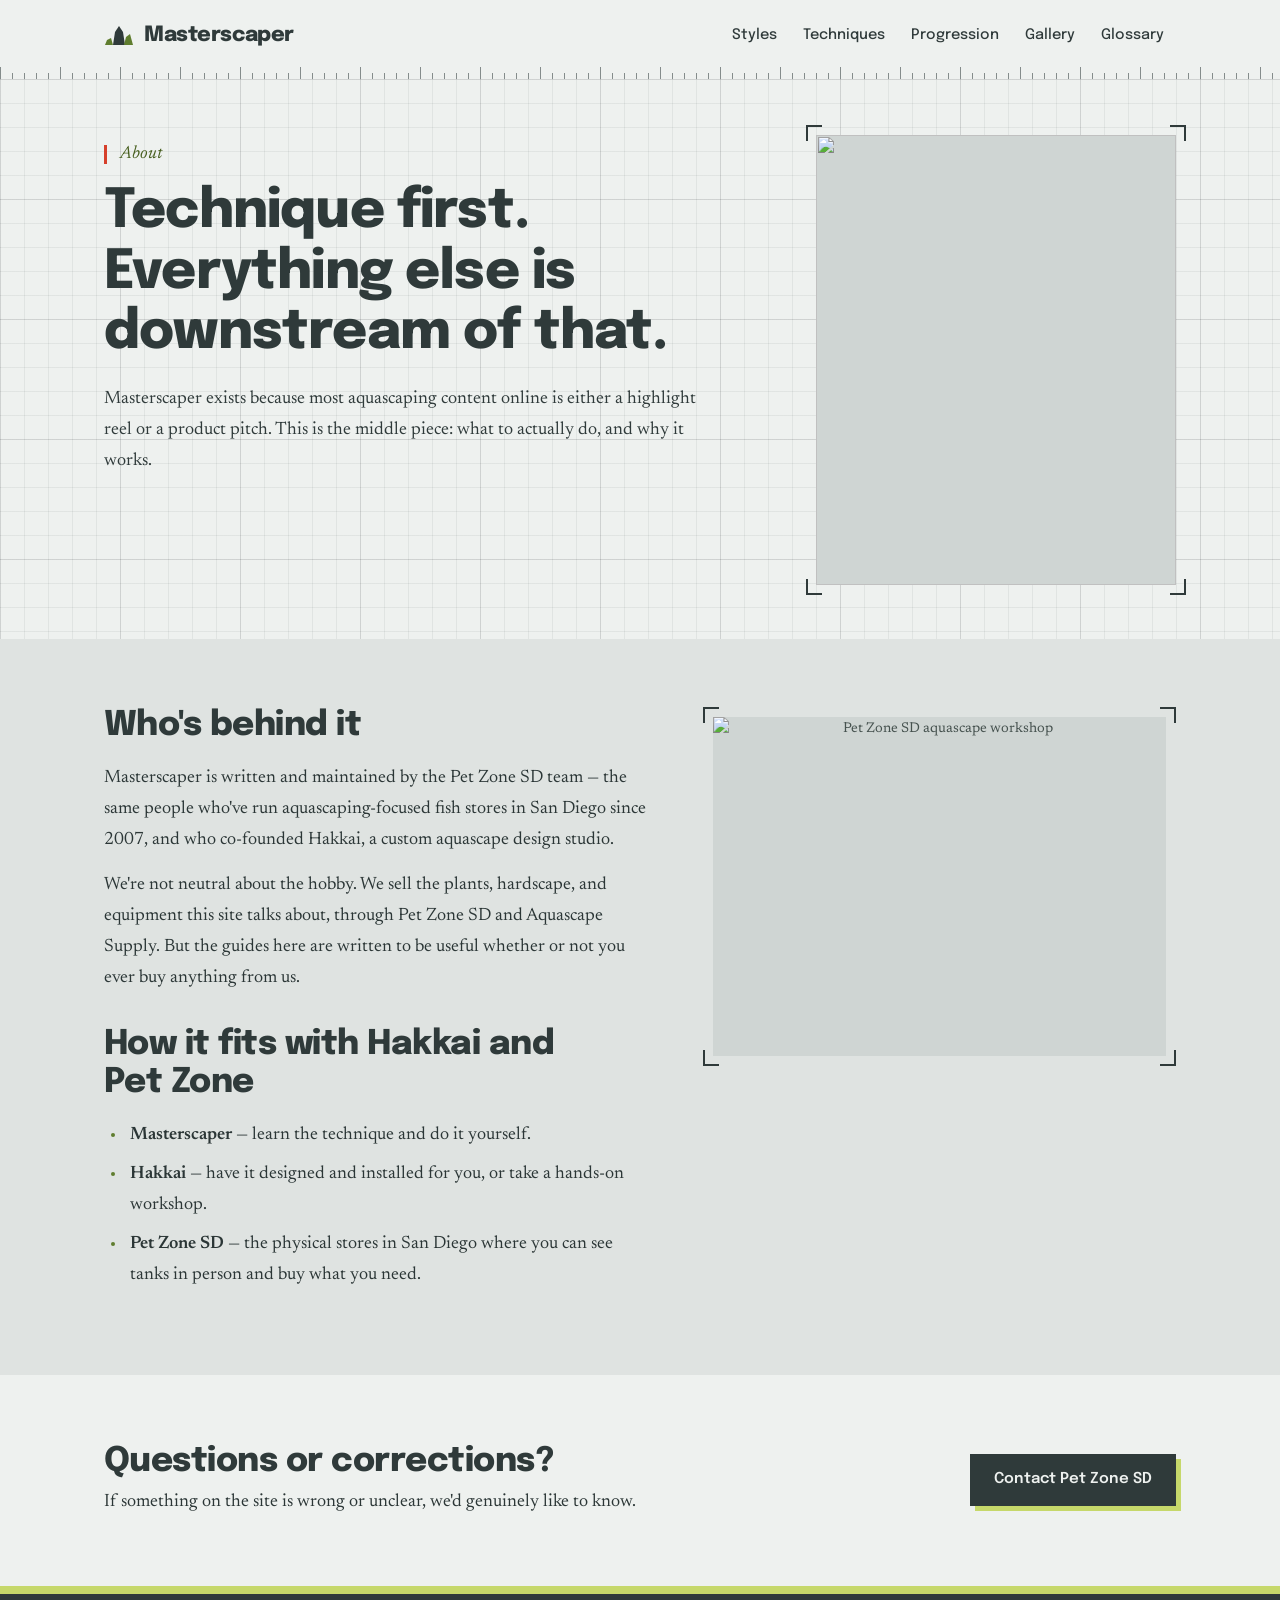
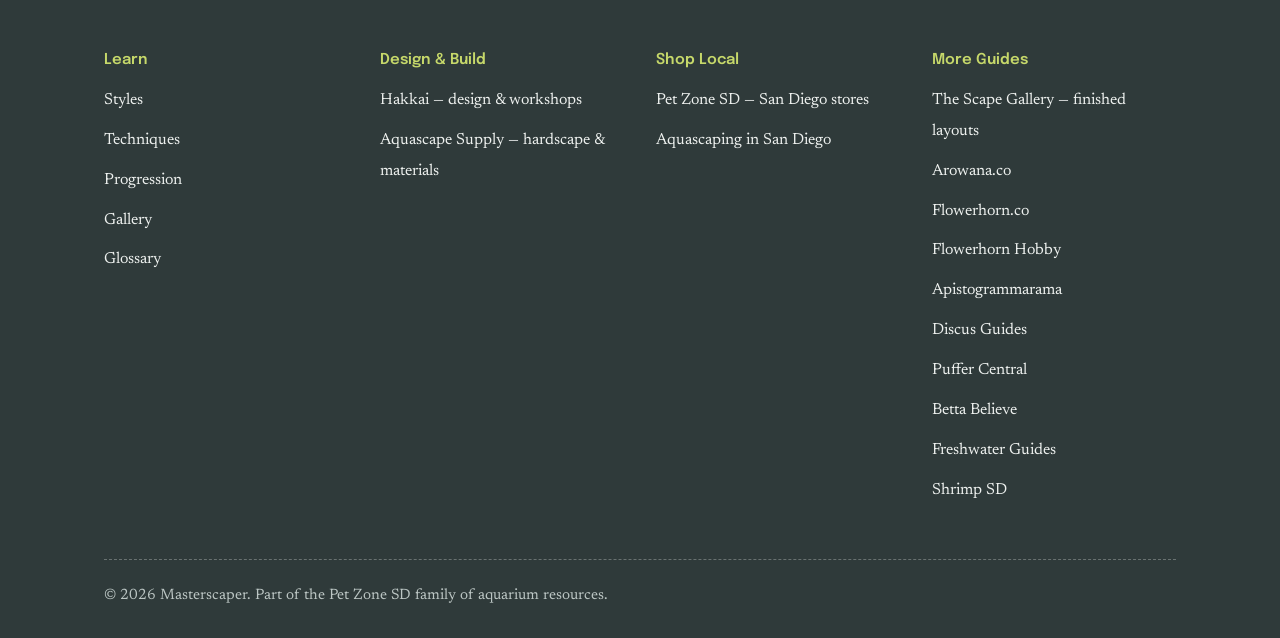
==== commit e3dac3ea: "Add missing Scape Gallery footer cross-link to remaining pages The Scape Gallery link was only prese" ====
--- a/about/index.html
+++ b/about/index.html
@@ -128,6 +128,7 @@
       <div>
         <h2 class="foot-h">More Guides</h2>
         <ul>
+          <li><a href="https://thescapegallery.com" target="_blank" rel="noopener">The Scape Gallery — finished layouts</a></li>
           <li><a href="https://arowana.co" target="_blank" rel="noopener">Arowana.co</a></li>
           <li><a href="https://flowerhorn.co" target="_blank" rel="noopener">Flowerhorn.co</a></li>
           <li><a href="https://flowerhornhobby.com" target="_blank" rel="noopener">Flowerhorn Hobby</a></li>
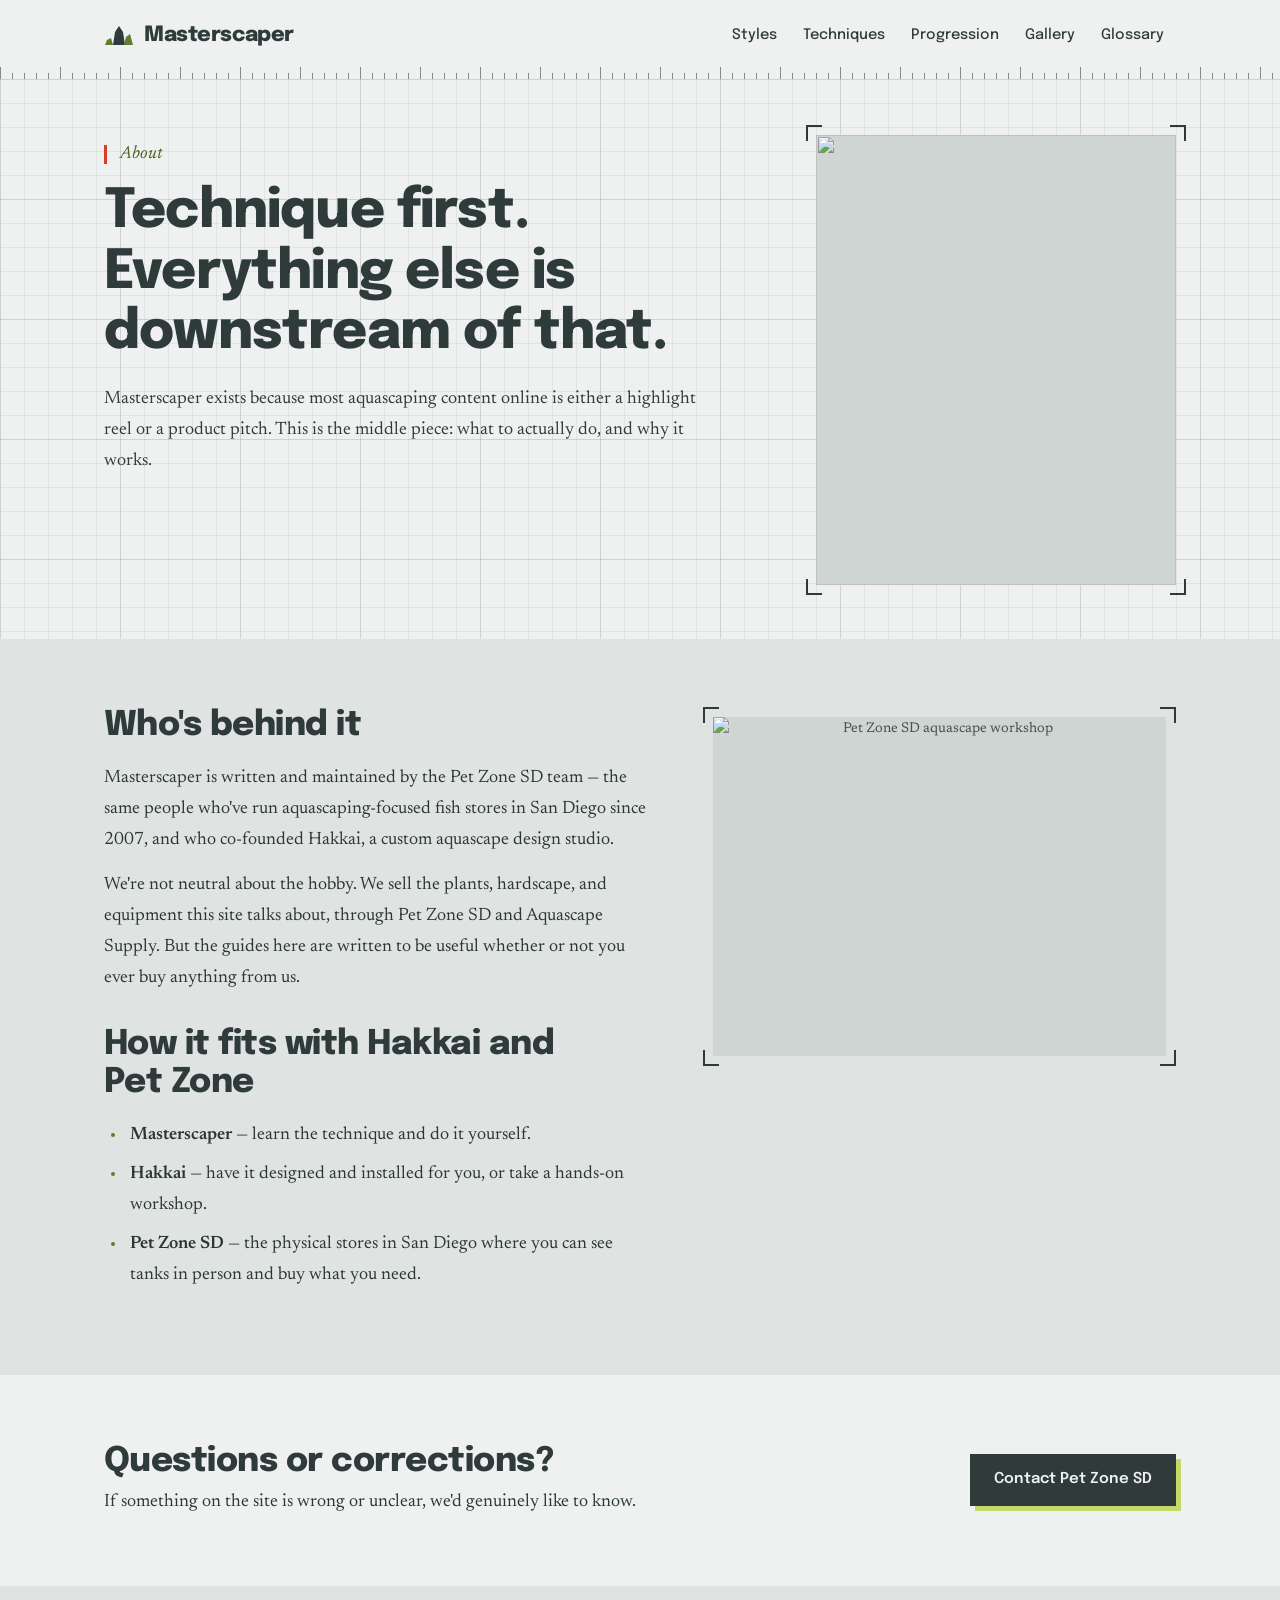
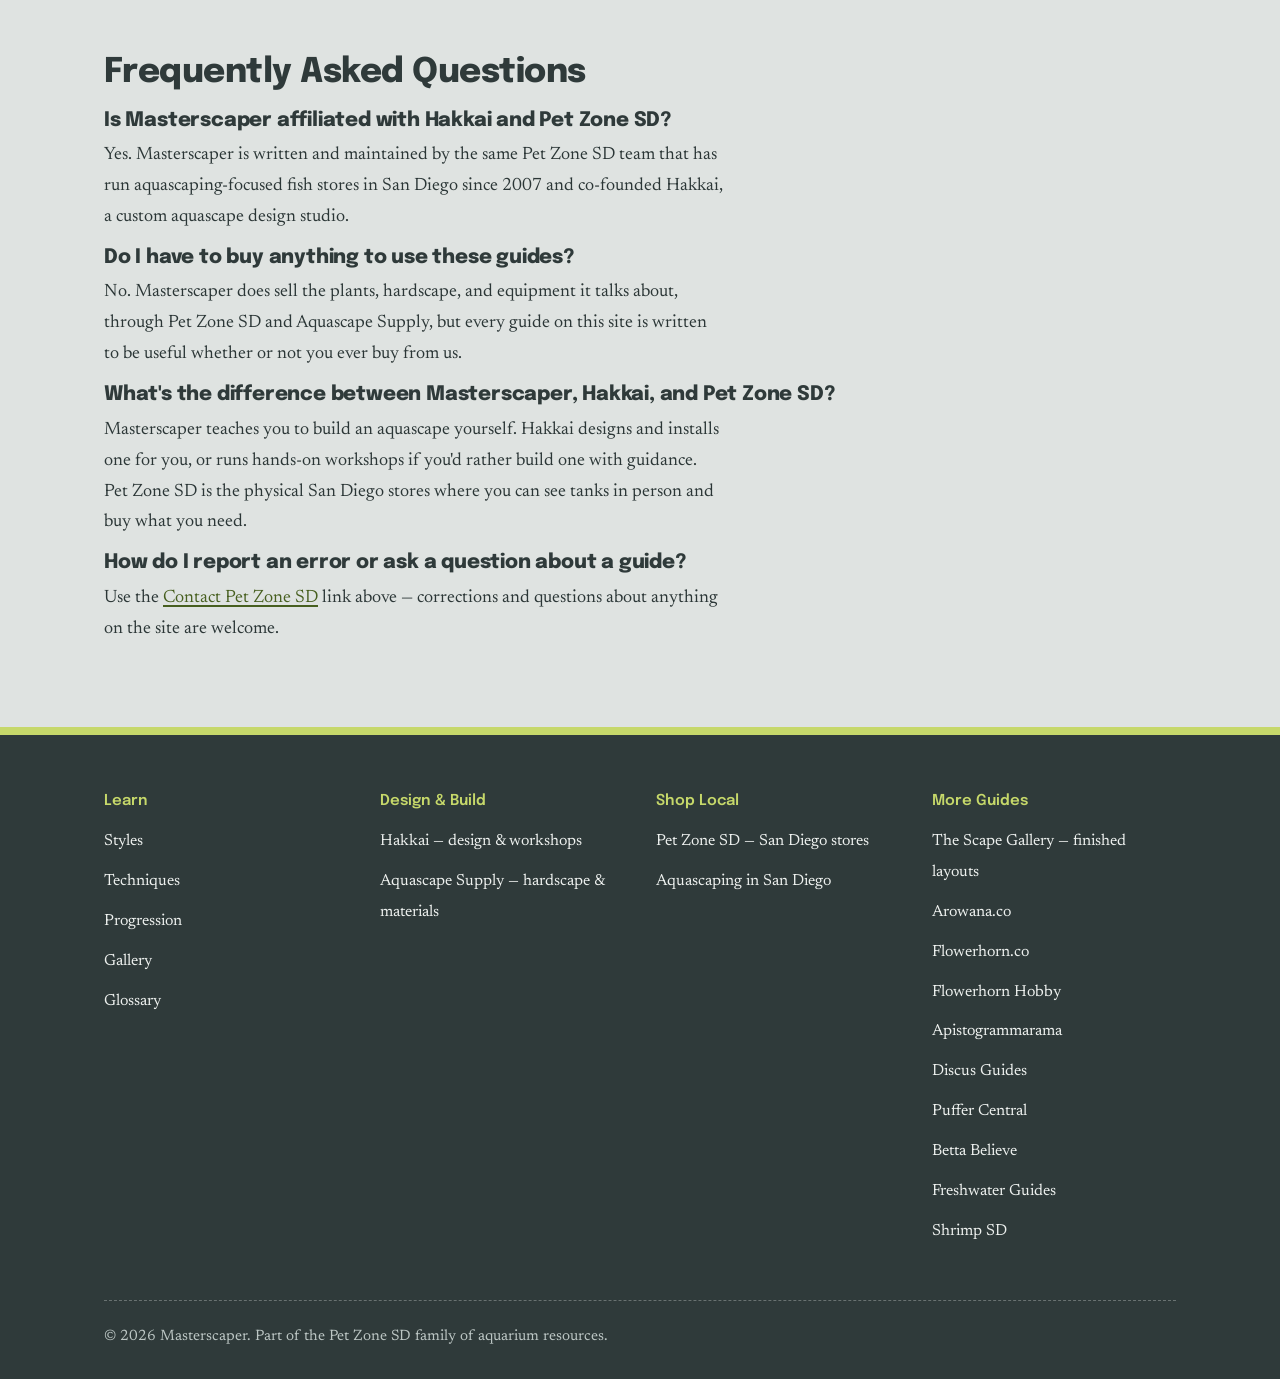
==== commit 8f265c3e: "Add FAQ section + FAQPage schema to About Mirrors the FAQ pattern already used on Styles/Techniques/" ====
--- a/about/index.html
+++ b/about/index.html
@@ -85,6 +85,20 @@
   </div>
 </section>
 
+<section id="faq">
+  <div class="wrap">
+    <h2>Frequently Asked Questions</h2>
+    <h3>Is Masterscaper affiliated with Hakkai and Pet Zone SD?</h3>
+    <p>Yes. Masterscaper is written and maintained by the same Pet Zone SD team that has run aquascaping-focused fish stores in San Diego since 2007 and co-founded Hakkai, a custom aquascape design studio.</p>
+    <h3>Do I have to buy anything to use these guides?</h3>
+    <p>No. Masterscaper does sell the plants, hardscape, and equipment it talks about, through Pet Zone SD and Aquascape Supply, but every guide on this site is written to be useful whether or not you ever buy from us.</p>
+    <h3>What's the difference between Masterscaper, Hakkai, and Pet Zone SD?</h3>
+    <p>Masterscaper teaches you to build an aquascape yourself. Hakkai designs and installs one for you, or runs hands-on workshops if you'd rather build one with guidance. Pet Zone SD is the physical San Diego stores where you can see tanks in person and buy what you need.</p>
+    <h3>How do I report an error or ask a question about a guide?</h3>
+    <p>Use the <a href="https://petzonesd.com/contact/" target="_blank" rel="noopener">Contact Pet Zone SD</a> link above — corrections and questions about anything on the site are welcome.</p>
+  </div>
+</section>
+
 <script type="application/ld+json">
 {
   "@context": "https://schema.org",
@@ -96,6 +110,48 @@
 }
 </script>
 
+<script type="application/ld+json">
+{
+  "@context": "https://schema.org",
+  "@type": "FAQPage",
+  "@id": "https://masterscaper.com/about/#faq",
+  "mainEntity": [
+    {
+      "@type": "Question",
+      "name": "Is Masterscaper affiliated with Hakkai and Pet Zone SD?",
+      "acceptedAnswer": {
+        "@type": "Answer",
+        "text": "Yes. Masterscaper is written and maintained by the same Pet Zone SD team that has run aquascaping-focused fish stores in San Diego since 2007 and co-founded Hakkai, a custom aquascape design studio."
+      }
+    },
+    {
+      "@type": "Question",
+      "name": "Do I have to buy anything to use these guides?",
+      "acceptedAnswer": {
+        "@type": "Answer",
+        "text": "No. Masterscaper does sell the plants, hardscape, and equipment it talks about, through Pet Zone SD and Aquascape Supply, but every guide on this site is written to be useful whether or not you ever buy from us."
+      }
+    },
+    {
+      "@type": "Question",
+      "name": "What's the difference between Masterscaper, Hakkai, and Pet Zone SD?",
+      "acceptedAnswer": {
+        "@type": "Answer",
+        "text": "Masterscaper teaches you to build an aquascape yourself. Hakkai designs and installs one for you, or runs hands-on workshops if you'd rather build one with guidance. Pet Zone SD is the physical San Diego stores where you can see tanks in person and buy what you need."
+      }
+    },
+    {
+      "@type": "Question",
+      "name": "How do I report an error or ask a question about a guide?",
+      "acceptedAnswer": {
+        "@type": "Answer",
+        "text": "Use the Contact Pet Zone SD link on this page to reach Pet Zone SD directly — corrections and questions about anything on the site are welcome."
+      }
+    }
+  ]
+}
+</script>
+
 </main>
 
 <footer>
--- a/styles.css
+++ b/styles.css
@@ -98,6 +98,19 @@
 .page-hero p + p{margin-top:14px;}
 .crumb{font-size:14px;color:var(--muted);margin-bottom:8px;}
 
+/* on-page jump nav for long, multi-section guides */
+.page-toc{padding:18px 0;border-bottom:1.5px dashed rgba(47,58,58,.4);}
+.page-toc .wrap{display:flex;flex-wrap:wrap;align-items:baseline;gap:8px 22px;}
+.page-toc .toc-label{font-family:var(--display);font-weight:700;font-size:12.5px;letter-spacing:.06em;text-transform:uppercase;color:var(--muted);}
+.page-toc a{font-family:var(--display);font-weight:600;font-size:14.5px;color:var(--moss-ink);text-decoration:none;white-space:nowrap;}
+.page-toc a:hover,.page-toc a:focus-visible{color:var(--slate);text-decoration:underline;text-decoration-color:var(--moss);text-decoration-thickness:2px;text-underline-offset:4px;}
+section[id]{scroll-margin-top:16px;}
+
+/* A-Z letter jump nav variant, for the Glossary */
+.page-toc.az-toc .wrap{gap:6px 14px;}
+.page-toc.az-toc a,.page-toc.az-toc .toc-off{font-size:15px;min-width:1ch;text-align:center;}
+.page-toc.az-toc .toc-off{font-family:var(--display);font-weight:600;color:var(--muted);opacity:.4;}
+
 /* content sections: alternating paper and granite, no rules */
 section{padding:68px 0;}
 section:not(.hero):not(.page-hero):not(.tracks):not(.split):not(.faq):nth-of-type(even){background:var(--granite);}
@@ -138,6 +151,10 @@
     linear-gradient(var(--c),var(--c)) 100% 100%/16px 2px,
     linear-gradient(var(--c),var(--c)) 100% 100%/2px 16px;
   background-repeat:no-repeat;
+}
+.card .cap{
+  font-family:var(--display);font-size:13px;line-height:1.4;
+  color:var(--muted);text-align:center;margin:6px 10px 0;
 }
 
 .callout{
@@ -239,7 +256,7 @@
 
 /* gallery: salon hang */
 .grid-3{display:grid;grid-template-columns:1.5fr 1fr 1fr;gap:28px;align-items:end;margin-bottom:6px;}
-.card{background:none;padding:0;}
+.card{background:none;padding:0;margin:0;}
 .grid-3 .card:nth-child(1) .img-slot.photo{aspect-ratio:4/3;}
 .grid-3 .card:nth-child(2) .img-slot.photo{aspect-ratio:3/4;}
 .grid-3 .card:nth-child(3) .img-slot.photo{aspect-ratio:1/1;}
@@ -295,16 +312,19 @@
   .sheet figcaption{grid-template-columns:1fr;}
   .sheet figcaption div + div{border-left:none;border-top:1.5px dashed rgba(47,58,58,.5);}
   .sheet{box-shadow:6px 6px 0 rgba(47,58,58,.12);}
+  .page-toc{padding:14px 0;}
+  .page-toc .wrap{gap:6px 14px;}
+  .page-toc a{font-size:13.5px;}
 
   .nav-toggle{display:flex;}
-  nav{
+  #site-nav{
     display:none;order:3;width:100%;flex-direction:column;align-items:stretch;gap:0;
     margin-top:14px;border-top:2px solid var(--slate);
   }
-  nav.open{display:flex;}
-  nav a{font-size:17px;padding:14px 6px;min-height:48px;border-bottom:1.5px dashed rgba(47,58,58,.35);}
-  nav a:last-child{border-bottom:none;}
-  nav a.active{background:var(--lichen);}
+  #site-nav.open{display:flex;}
+  #site-nav a{font-size:17px;padding:14px 6px;min-height:48px;border-bottom:1.5px dashed rgba(47,58,58,.35);}
+  #site-nav a:last-child{border-bottom:none;}
+  #site-nav a.active{background:var(--lichen);}
 }
 
 /* skip link, main landmark, scroll offsets */
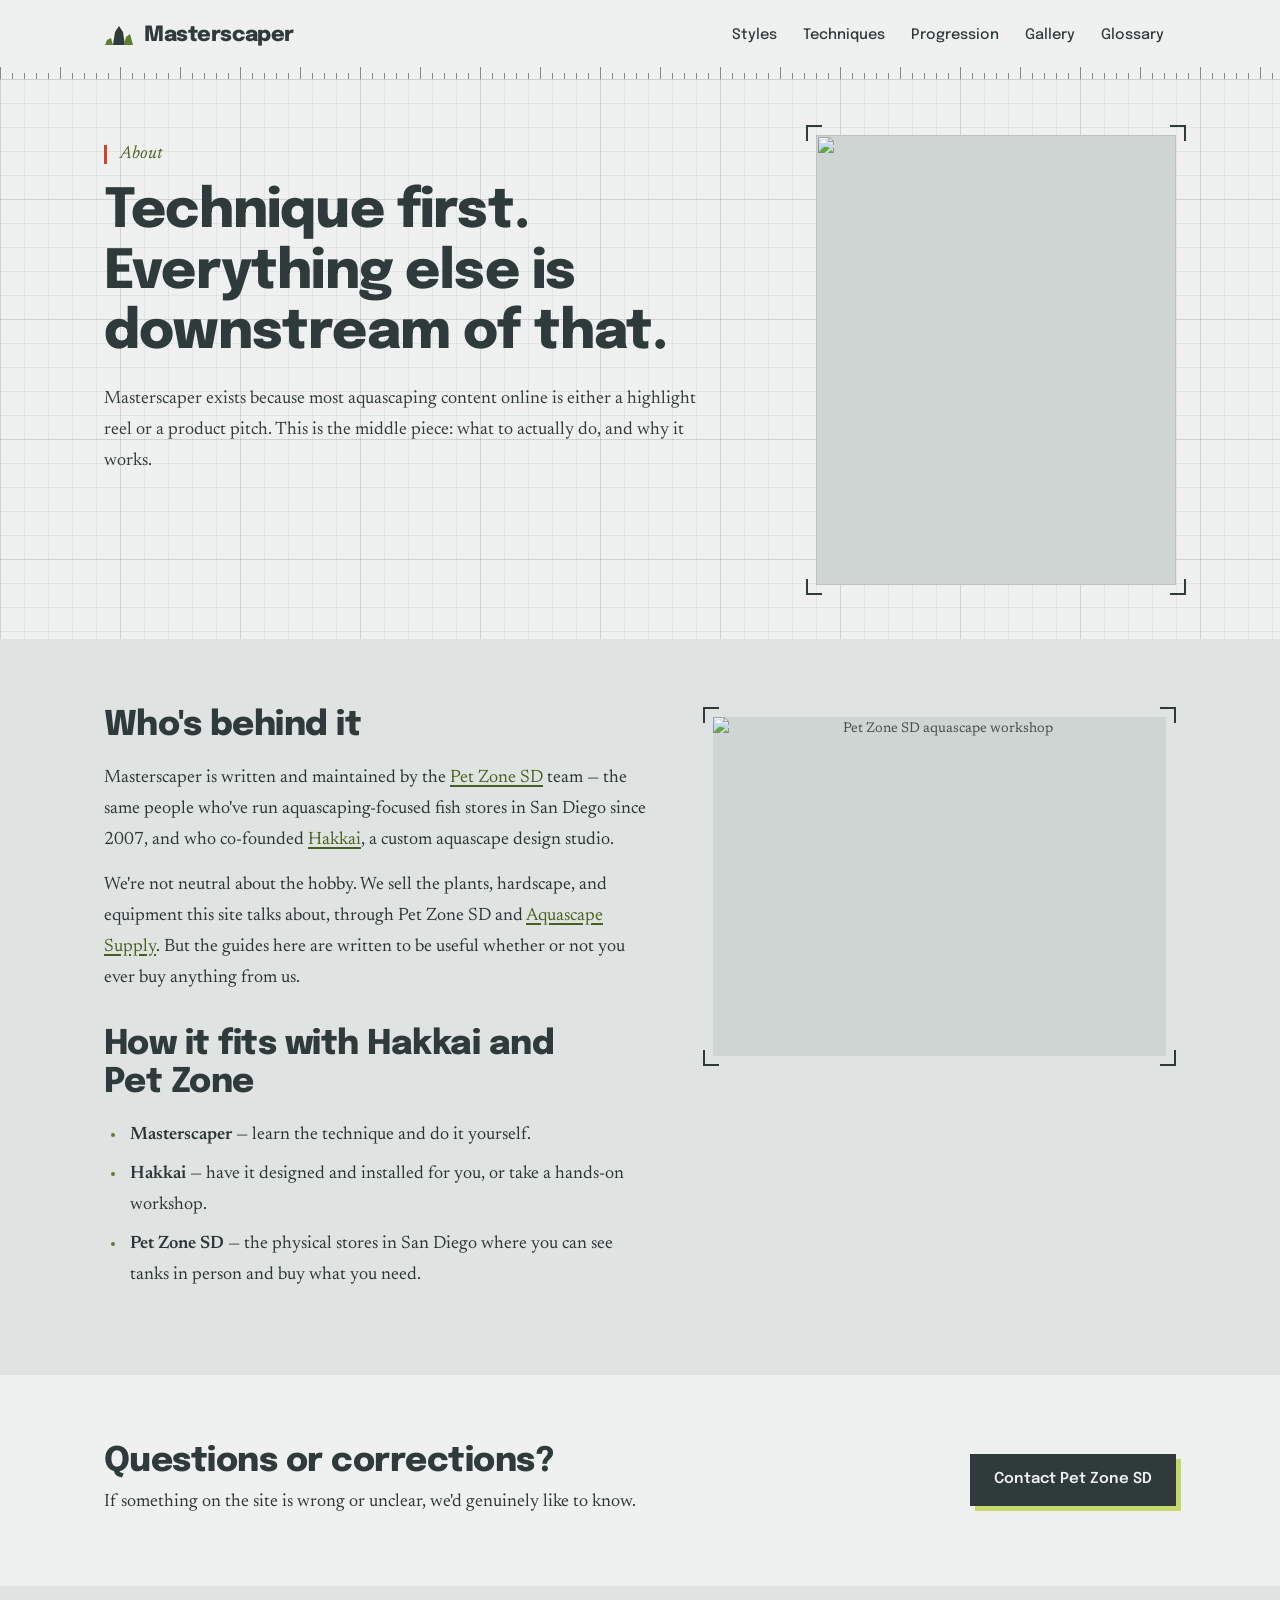
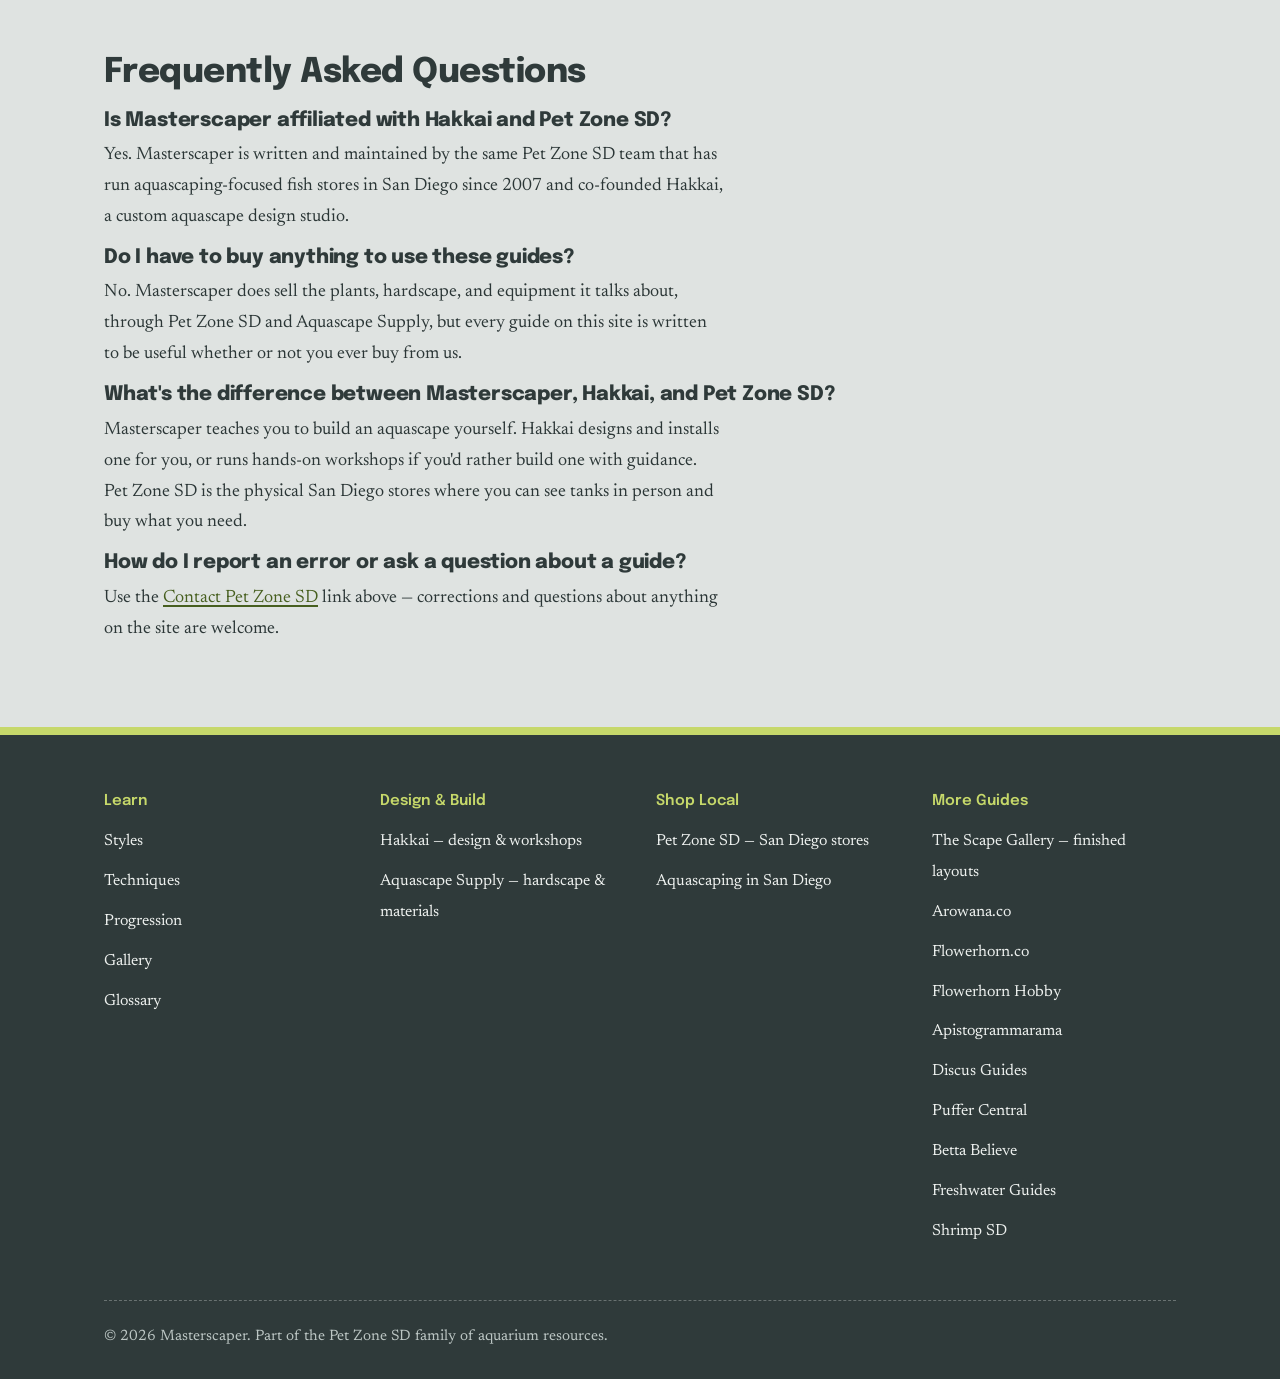
==== commit 3f384380: "Expand About meta description, link Pet Zone SD/Hakkai/Aquascape Supply in body copy The About page'" ====
--- a/about/index.html
+++ b/about/index.html
@@ -8,7 +8,7 @@
 <link rel="apple-touch-icon" href="/assets/apple-touch-icon.png">
 <meta name="theme-color" content="#2f3a3a">
 <title>About — Masterscaper</title>
-<meta name="description" content="What Masterscaper is, who writes it, and how it relates to Hakkai and Pet Zone SD.">
+<meta name="description" content="What Masterscaper is, who writes and maintains it, and how it connects to Hakkai's aquascape design studio and the Pet Zone SD stores in San Diego.">
 <meta property="og:title" content="About — Masterscaper">
 <meta property="og:description" content="What Masterscaper is and how it relates to Hakkai and Pet Zone SD.">
 <meta property="og:url" content="https://masterscaper.com/about/">
@@ -62,8 +62,8 @@
   <div class="wrap grid-2">
     <div>
       <h2>Who's behind it</h2>
-      <p>Masterscaper is written and maintained by the Pet Zone SD team — the same people who've run aquascaping-focused fish stores in San Diego since 2007, and who co-founded Hakkai, a custom aquascape design studio.</p>
-      <p>We're not neutral about the hobby. We sell the plants, hardscape, and equipment this site talks about, through Pet Zone SD and Aquascape Supply. But the guides here are written to be useful whether or not you ever buy anything from us.</p>
+      <p>Masterscaper is written and maintained by the <a href="https://petzonesd.com" target="_blank" rel="noopener">Pet Zone SD</a> team — the same people who've run aquascaping-focused fish stores in San Diego since 2007, and who co-founded <a href="https://hakkai.com" target="_blank" rel="noopener">Hakkai</a>, a custom aquascape design studio.</p>
+      <p>We're not neutral about the hobby. We sell the plants, hardscape, and equipment this site talks about, through Pet Zone SD and <a href="https://aquascapesupply.co" target="_blank" rel="noopener">Aquascape Supply</a>. But the guides here are written to be useful whether or not you ever buy anything from us.</p>
       <h2 style="margin-top:32px;">How it fits with Hakkai and Pet Zone</h2>
       <ul>
         <li><strong>Masterscaper</strong> — learn the technique and do it yourself.</li>
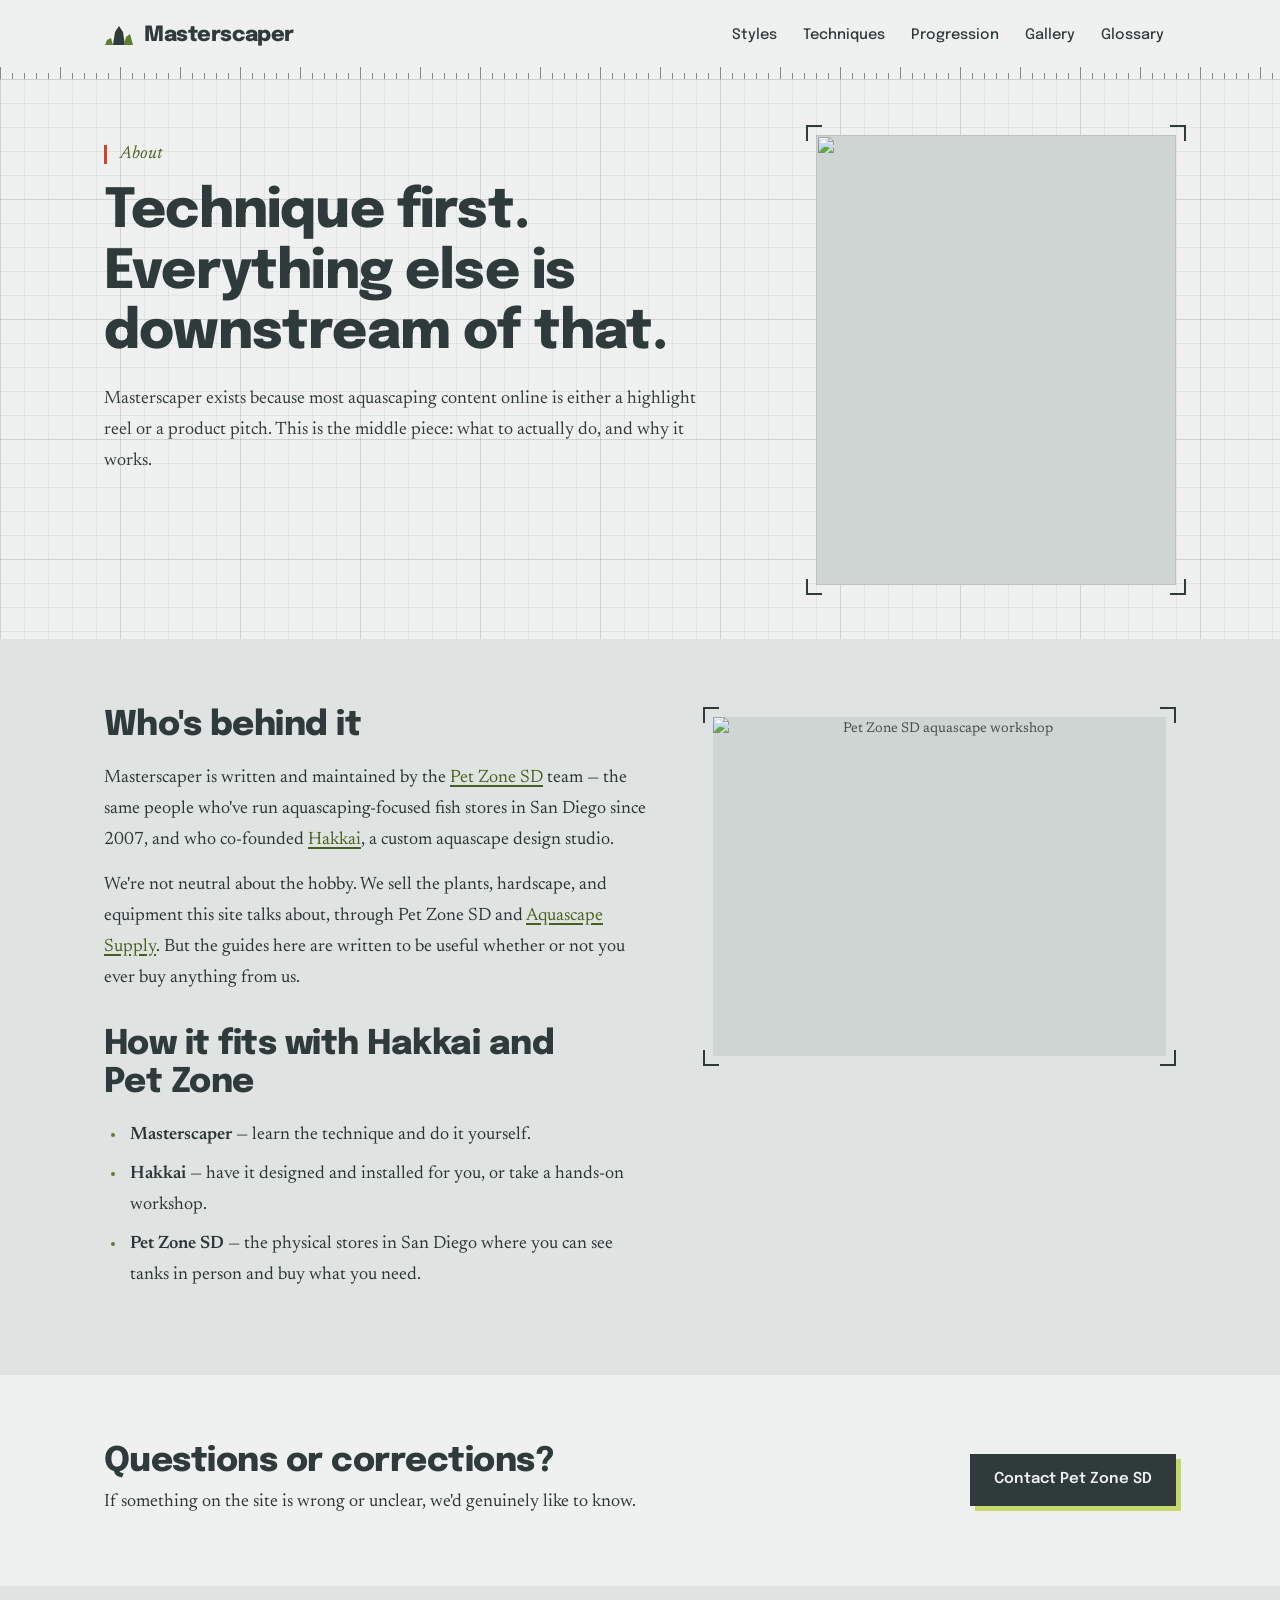
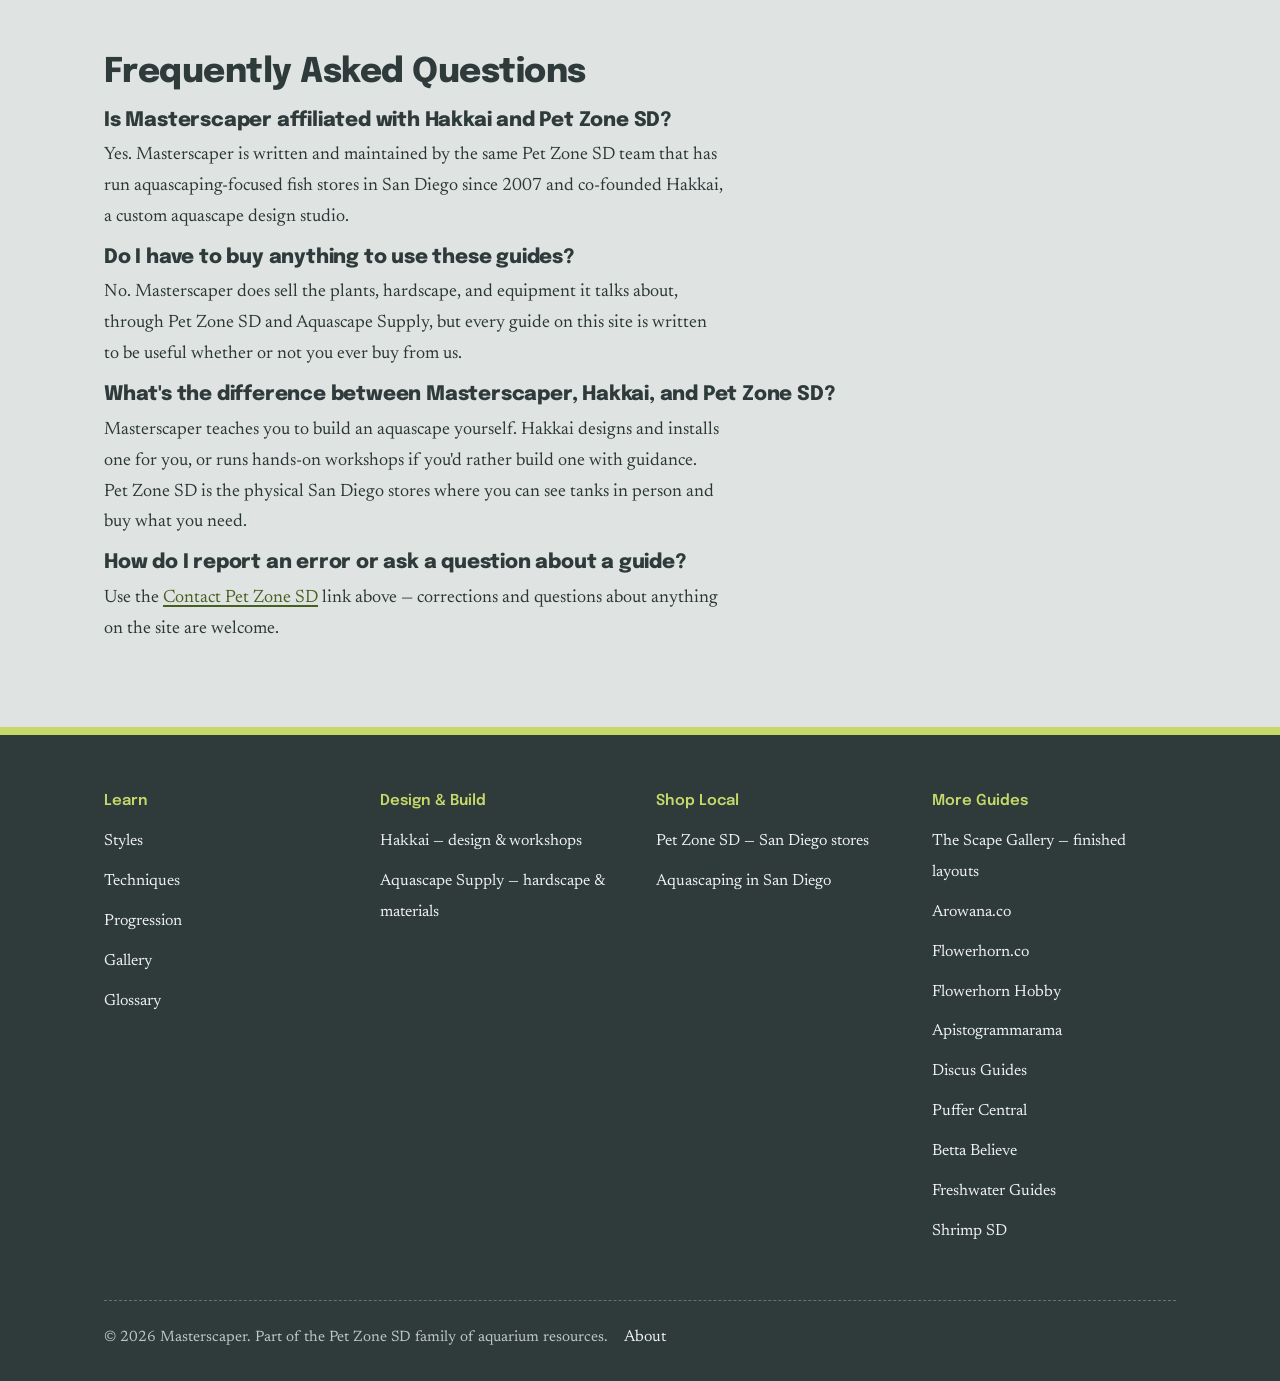
==== commit 9fff735f: "Add missing About footer self-link for template consistency Every other page (home, styles, techniqu" ====
--- a/about/index.html
+++ b/about/index.html
@@ -197,7 +197,7 @@
         </ul>
       </div>
     </div>
-    <div class="foot-bottom">© 2026 Masterscaper. Part of the Pet Zone SD family of aquarium resources.</div>
+    <div class="foot-bottom">© 2026 Masterscaper. Part of the Pet Zone SD family of aquarium resources.<a href="/about/">About</a></div>
   </div>
 </footer>
 
